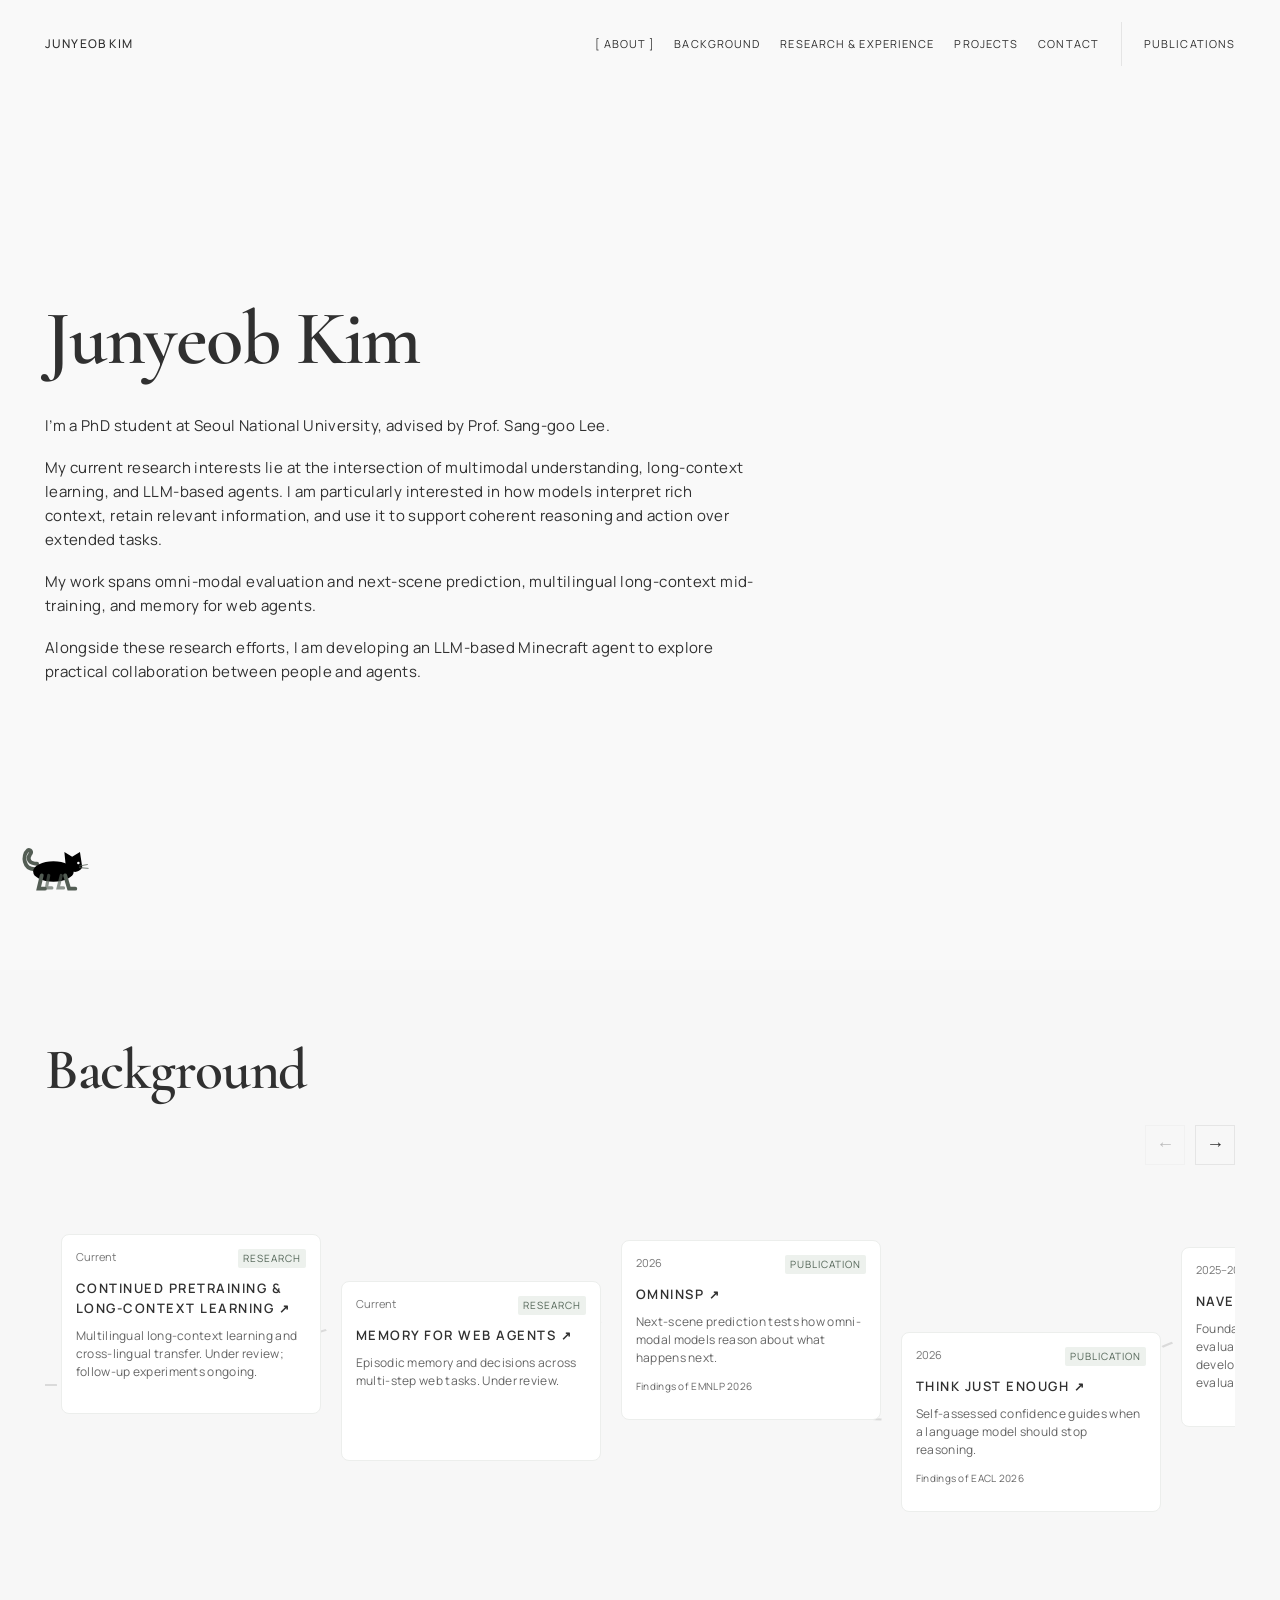
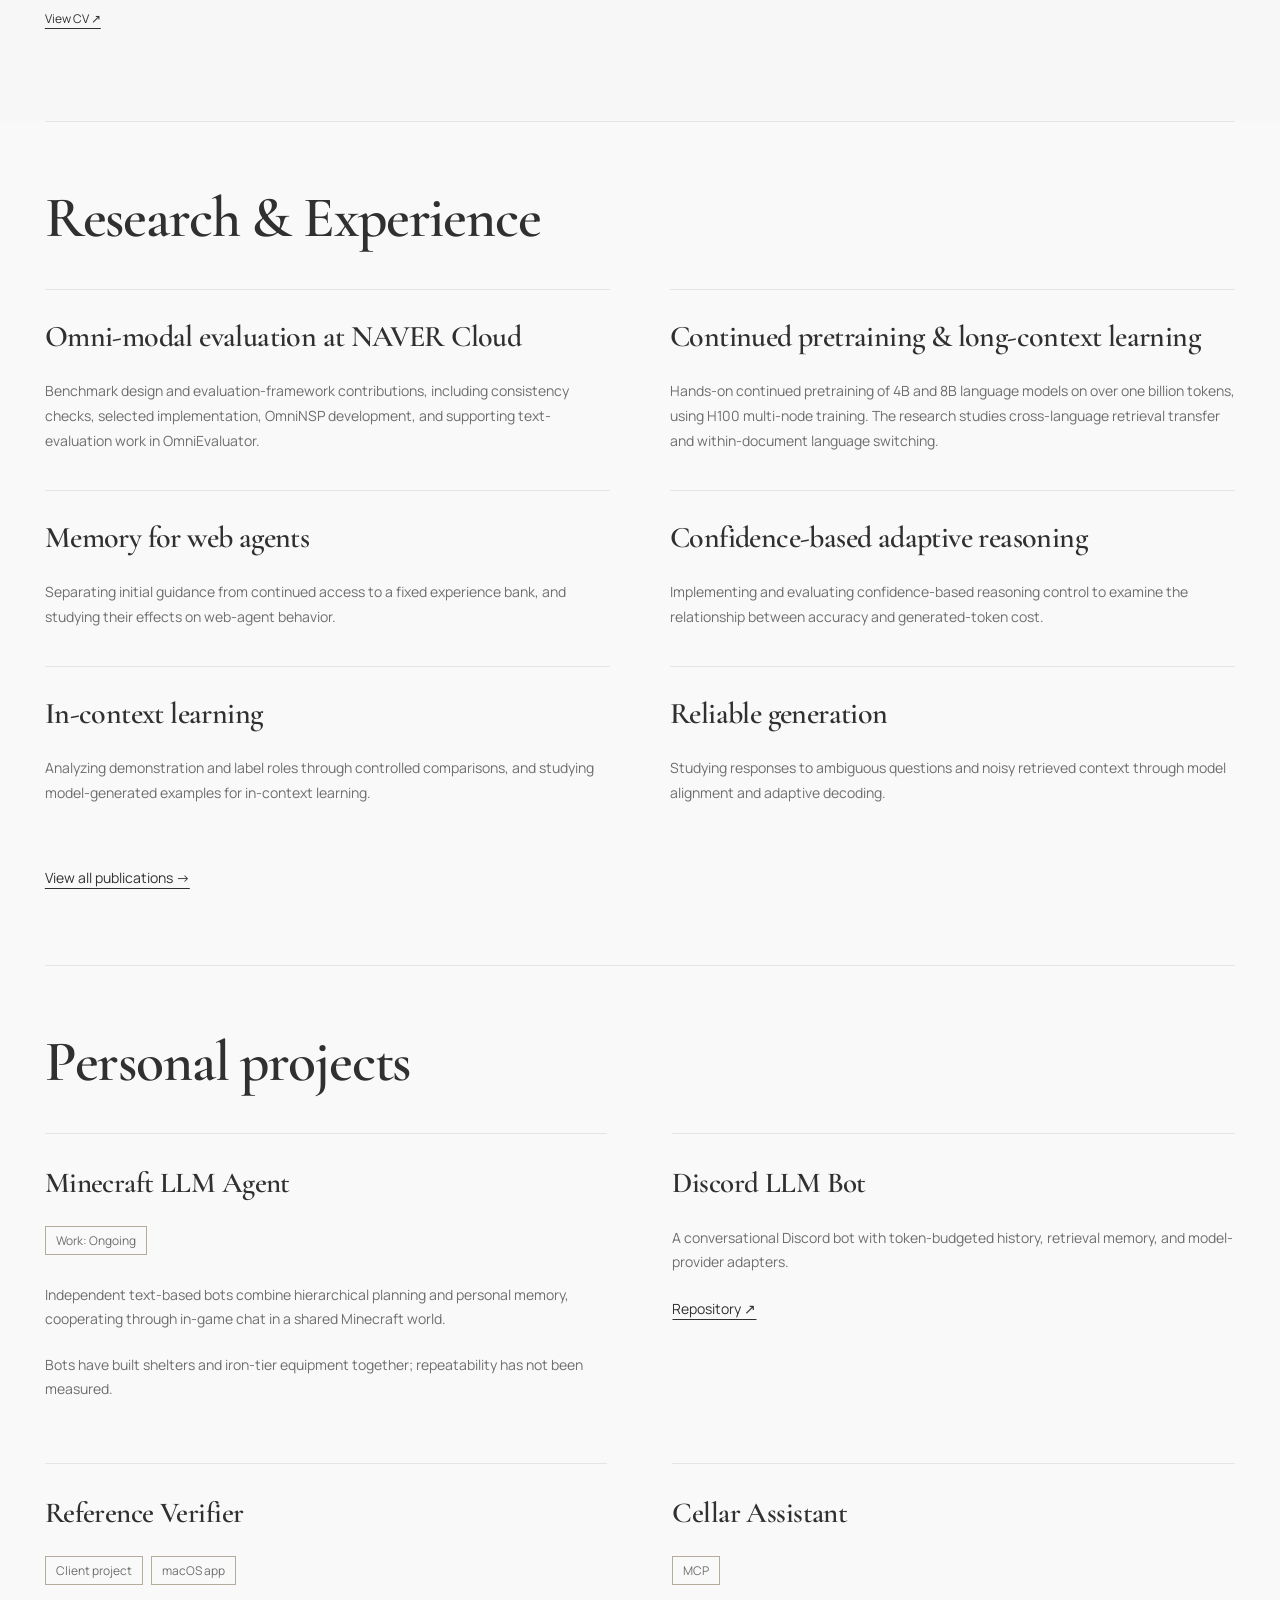
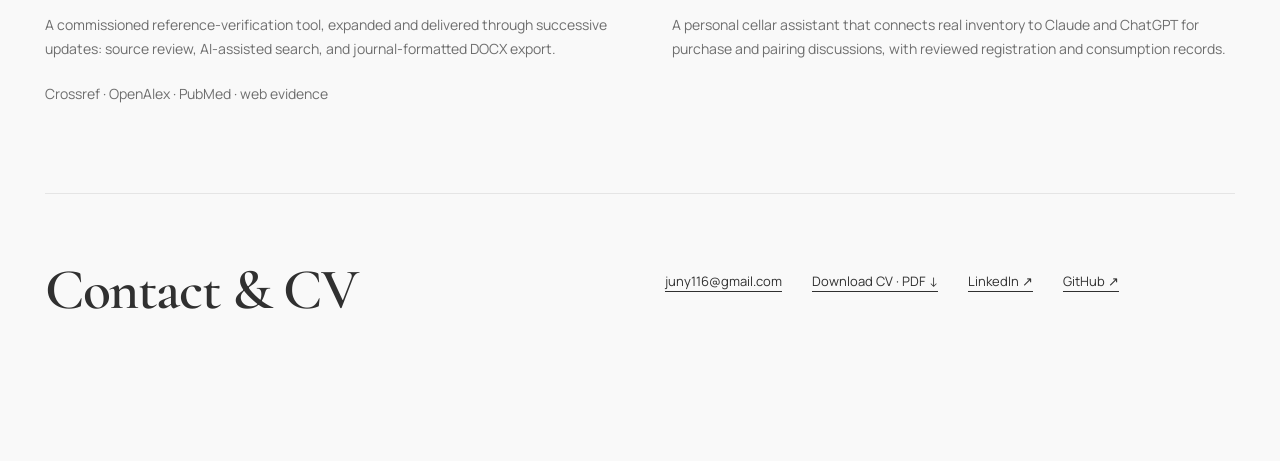
==== index.html @ 0e25019e "Add implementation-grounded Discord bot project detail" ====
<!doctype html><html lang="en"><head><meta charset="utf-8"><meta name="viewport" content="width=device-width, initial-scale=1"><meta name="robots" content="noindex,nofollow"><meta name="description" content="Junyeob Kim — research in language model reasoning, evaluation, and agents."><title>Home · Junyeob Kim</title><link rel="stylesheet" href="assets/fonts.css"><link rel="stylesheet" href="assets/style.css?v=project-title-links"></head><body class="timeline-home horizontal-home"><a class="skip" href="#main">Skip to content</a><header><a class="wordmark" href="index.html">Junyeob Kim</a><nav aria-label="Main navigation"><a href="#intro" data-section="intro">About</a><a href="#experience" data-section="experience">Background</a><a href="#research" data-section="research">Research &amp; Experience</a><a href="#projects" data-section="projects">Projects</a><a href="#contact" data-section="contact">Contact</a><a class="nav-publications" href="publications.html">Publications</a></nav></header><main id="main" tabindex="-1"><section id="intro" tabindex="-1" class="quiet-hero" aria-labelledby="hero-title"><h1 id="hero-title">Junyeob Kim</h1><p>I’m a PhD student at Seoul National University, advised by Prof. Sang-goo Lee.</p><p>My current research interests lie at the intersection of multimodal understanding, long-context learning, and LLM-based agents. I am particularly interested in how models interpret rich context, retain relevant information, and use it to support coherent reasoning and action over extended tasks.</p><p>My work spans omni-modal evaluation and next-scene prediction, multilingual long-context mid-training, and memory for web agents.</p><p>Alongside these research efforts, I am developing an LLM-based Minecraft agent to explore practical collaboration between people and agents.</p></section>
<section id="experience" tabindex="-1" class="history-section" aria-labelledby="history-title"><div class="history-intro"><h2 id="history-title">Background</h2></div><div class="history-controls" role="group" aria-label="Browse background"><button id="history-prev" aria-label="Previous timeline cards">←</button><button id="history-next" aria-label="Next timeline cards">→</button></div><div class="history-viewport" tabindex="0" role="region" aria-label="Horizontal timeline. Scroll horizontally or use the arrow keys."><div class="history-track"><svg class="history-connections" viewBox="0 0 2860 310" preserveAspectRatio="none" aria-hidden="true"><path d="M0 175C140 175 180 95 300 95S450 210 580 210S740 105 860 105S1030 220 1140 220S1320 105 1420 105S1600 190 1700 190S1880 95 1980 95S2150 190 2260 190S2440 100 2540 100S2720 180 2860 180"/></svg><article class="history-card"><div class="card-meta"><span>Current</span><span>Research</span></div><h3><a href="projects/long-context.html">Continued pretraining &amp; long-context learning <span aria-hidden="true">↗</span></a></h3><p>Multilingual long-context learning and cross-lingual transfer. Under review; follow-up experiments ongoing.</p></article><article class="history-card"><div class="card-meta"><span>Current</span><span>Research</span></div><h3><a href="projects/memory.html">Memory for web agents <span aria-hidden="true">↗</span></a></h3><p>Episodic memory and decisions across multi-step web tasks. Under review.</p></article><article class="history-card"><div class="card-meta"><span>2026</span><span>Publication</span></div><h3><a href="projects/evaluation.html#omninsp-paper">OmniNSP <span aria-hidden="true">↗</span></a></h3><p>Next-scene prediction tests how omni-modal models reason about what happens next.</p><p class="meta"><small>Findings of EMNLP 2026</small></p></article><article class="history-card"><div class="card-meta"><span>2026</span><span>Publication</span></div><h3><a href="projects/reasoning.html#think-just-enough">Think Just Enough <span aria-hidden="true">↗</span></a></h3><p>Self-assessed confidence guides when a language model should stop reasoning.</p><p class="meta"><small>Findings of EACL 2026</small></p></article><article class="history-card"><div class="card-meta"><span data-start="2025-10" data-end="2026-08">2025–2026</span><span>Experience</span></div><h3><a href="projects/evaluation.html">NAVER Cloud AI Residency <span aria-hidden="true">↗</span></a></h3><p>Foundation Research team. Model evaluation, OmniNSP benchmark development, and contributions to text evaluation in OmniEvaluator.</p></article><article class="history-card"><div class="card-meta"><span>2024</span><span>Collaborative research</span></div><h3><a href="projects/reliable-generation.html">Reliable generation <span aria-hidden="true">↗</span></a></h3><p>Collaborative studies of ambiguous questions and noisy retrieved context through alignment and adaptive decoding.</p></article><article class="history-card"><div class="card-meta"><span>2023–2024</span><span>Collaborative research</span></div><h3><a href="publications.html#prompt-shortcuts">Robustness &amp; evaluation <span aria-hidden="true">↗</span></a></h3><p>Collaborative studies of domain adaptation, out-of-distribution detection, and prompt-specific shortcuts in generated-text detection.</p></article><article class="history-card"><div class="card-meta"><span>2022</span><span>Publication</span></div><h3><a href="projects/in-context-learning.html#ground-truth-labels">Ground-Truth Labels Matter <span aria-hidden="true">↗</span></a></h3><p>Controlled comparisons examine when correct demonstration labels matter for in-context learning.</p><p class="meta"><small>EMNLP 2022</small></p></article><article class="history-card"><div class="card-meta"><span>2022</span><span>Collaborative research</span></div><h3><a href="projects/in-context-learning.html">In-context learning <span aria-hidden="true">↗</span></a></h3><p>Collaborative work explores model-generated demonstrations for in-context learning.</p></article><article class="history-card"><div class="card-meta"><span data-start="2019-03" data-expected-end="2027-02">2019–Present</span><span>PhD</span></div><h3>Seoul National University</h3><p>PhD, Computer Science and Engineering. Advisor: Prof. Sang-goo Lee. Expected graduation: February 2027.</p></article><article class="history-card"><div class="card-meta"><span>2019</span><span>Collaborative research</span></div><h3><a href="publications.html#fashion-stylist">AI fashion research <span aria-hidden="true">↗</span></a></h3><p>Collaborative work on a deep-learning architecture for personal AI fashion stylist services.</p></article><article class="history-card"><div class="card-meta"><span data-start="2018-09" data-end="2020-03">2018–2020</span><span>Research &amp; Software Engineer</span></div><h3>Intellisys</h3><p>Research & Software Engineer.</p></article><article class="history-card"><div class="card-meta"><span>2018</span><span>Publication</span></div><h3><a href="publications.html#autonomous-navigation">Vision-based autonomous navigation <span aria-hidden="true">↗</span></a></h3><p>Asynchronous deep reinforcement learning explores vision-based navigation in photorealistic 3D environments.</p><p class="meta"><small>KCC 2018</small></p></article><article class="history-card"><div class="card-meta"><span>2017</span><span>Publication</span></div><h3><a href="publications.html#rehabilitation-database">Rehabilitation training database <span aria-hidden="true">↗</span></a></h3><p>A web-based database system organizes training records for lower-limb rehabilitation patients.</p><p class="meta"><small>KSC 2017</small></p></article><article class="history-card"><div class="card-meta"><span data-start="2013-02" data-end="2019-02">2013–2019</span><span>BS</span></div><h3>Sogang University</h3><p>BS, Computer Science and Engineering.</p></article></div></div><a class="text-link history-cv" href="index.html#contact">View CV ↗</a></section><section id="research" tabindex="-1" class="home-section"><h2>Research &amp; Experience</h2><div class="home-research"><article class="topic-work"><h3><a href="projects/evaluation.html">Omni-modal evaluation at NAVER Cloud</a></h3><p>Benchmark design and evaluation-framework contributions, including consistency checks, selected implementation, OmniNSP development, and supporting text-evaluation work in OmniEvaluator.</p></article><article class="topic-work"><h3><a href="projects/long-context.html">Continued pretraining &amp; long-context learning</a></h3><p>Hands-on continued pretraining of 4B and 8B language models on over one billion tokens, using H100 multi-node training. The research studies cross-language retrieval transfer and within-document language switching.</p></article><article class="topic-work"><h3><a href="projects/memory.html">Memory for web agents</a></h3><p>Separating initial guidance from continued access to a fixed experience bank, and studying their effects on web-agent behavior.</p></article><article class="topic-work"><h3><a href="projects/reasoning.html">Confidence-based adaptive reasoning</a></h3><p>Implementing and evaluating confidence-based reasoning control to examine the relationship between accuracy and generated-token cost.</p></article><article class="topic-work"><h3><a href="projects/in-context-learning.html">In-context learning</a></h3><p>Analyzing demonstration and label roles through controlled comparisons, and studying model-generated examples for in-context learning.</p></article><article class="topic-work"><h3><a href="projects/reliable-generation.html">Reliable generation</a></h3><p>Studying responses to ambiguous questions and noisy retrieved context through model alignment and adaptive decoding.</p></article></div><a class="text-link publications-link" href="publications.html">View all publications →</a></section><section id="projects" tabindex="-1" class="home-section"><h2>Personal projects</h2><div class="personal-grid"><article><h3><a href="projects/minecraft.html">Minecraft LLM Agent</a></h3><div class="status-tags"><span class="status-tag">Work: Ongoing</span></div><p>Independent text-based bots combine hierarchical planning and personal memory, cooperating through in-game chat in a shared Minecraft world.</p><p class="meta">Bots have built shelters and iron-tier equipment together; repeatability has not been measured.</p></article><article><h3><a href="projects/discord.html">Discord LLM Bot</a></h3><p>A conversational Discord bot with token-budgeted history, retrieval memory, and model-provider adapters.</p><a href="https://github.com/juny116/discord-llm-bot">Repository ↗</a></article><article><h3><a href="projects/reference-verifier.html">Reference Verifier</a></h3><div class="status-tags"><span class="status-tag">Client project</span><span class="status-tag">macOS app</span></div><p>A commissioned reference-verification tool, expanded and delivered through successive updates: source review, AI-assisted search, and journal-formatted DOCX export.</p><p class="meta">Crossref · OpenAlex · PubMed · web evidence</p></article><article><h3><a href="projects/cellar.html">Cellar Assistant</a></h3><div class="status-tags"><span class="status-tag">MCP</span></div><p>A personal cellar assistant that connects real inventory to Claude and ChatGPT for purchase and pairing discussions, with reviewed registration and consumption records.</p></article></div></section><section id="contact" tabindex="-1" class="home-section contact-section"><h2>Contact &amp; CV</h2><div><div class="contact-links"><a href="mailto:juny116@gmail.com">juny116@gmail.com</a><a href="assets/Junyeob_Kim_CV_2026-10-15.pdf" download>Download CV · PDF ↓</a><a href="https://www.linkedin.com/in/junyeob-kim-8a4612168/">LinkedIn ↗</a><a href="https://github.com/juny116">GitHub ↗</a></div></div></section></main><div class="drag-hint" aria-hidden="true">Drag ↔</div><div class="scroll-cat" aria-hidden="true"><svg viewBox="0 0 100 65"><g class="cat-body"><path class="cat-tail" d="M25 34C9 35 8 16 15 10C18 8 21 12 18 15C14 21 17 27 27 27" fill="none" stroke="currentColor" stroke-width="5" stroke-linecap="round"/><ellipse cx="48" cy="37" rx="26" ry="13"/><path d="M64 32L62 12L72 18L82 12L85 32Q77 43 64 32"/><circle cx="80" cy="26" r="1.6" fill="#f9f9f9"/><path d="M81 30L92 28M81 32L93 33" stroke="currentColor" stroke-width="1"/><path class="leg leg-b" d="M42 42L39 58L46 58" fill="none" stroke="currentColor" stroke-width="4" stroke-linecap="round" opacity=".65"/><path class="leg leg-a" d="M58 42L54 58L61 58" fill="none" stroke="currentColor" stroke-width="4" stroke-linecap="round" opacity=".65"/><path class="leg leg-a" d="M33 42L29 59L37 59" fill="none" stroke="currentColor" stroke-width="5" stroke-linecap="round"/><path class="leg leg-b" d="M63 42L68 59L76 59" fill="none" stroke="currentColor" stroke-width="5" stroke-linecap="round"/></g></svg></div><script src="assets/timeline.js" defer></script><script src="assets/navigation.js" defer></script></body></html>
---- assets/fonts.css ----
@font-face {
  font-family: 'Cormorant Garamond';
  font-style: normal;
  font-weight: 400;
  font-display: swap;
  src: url(fonts/font-1.ttf) format('truetype');
}
@font-face {
  font-family: 'Cormorant Garamond';
  font-style: normal;
  font-weight: 600;
  font-display: swap;
  src: url(fonts/font-2.ttf) format('truetype');
}
@font-face {
  font-family: 'Manrope';
  font-style: normal;
  font-weight: 400;
  font-display: swap;
  src: url(fonts/font-3.ttf) format('truetype');
}
@font-face {
  font-family: 'Manrope';
  font-style: normal;
  font-weight: 500;
  font-display: swap;
  src: url(fonts/font-4.ttf) format('truetype');
}
@font-face {
  font-family: 'Manrope';
  font-style: normal;
  font-weight: 600;
  font-display: swap;
  src: url(fonts/font-5.ttf) format('truetype');
}
---- assets/style.css ----
:root{--paper:#f9f9f9;--ink:#303030;--muted:#6e6e6e;--line:#e5e5e5;--accent:#667d6a;--blue:#667d6a;--tint:#ffffff;--green:var(--ink);--serif:'Cormorant Garamond',Georgia,serif;--sans:Manrope,'Helvetica Neue',Arial,sans-serif}*{box-sizing:border-box}html{scroll-behavior:smooth;scroll-padding-top:30px}body{margin:0;background:var(--paper);color:var(--ink);font:17px/1.7 var(--sans);-webkit-font-smoothing:antialiased}::selection{background:#dce6dd;color:#303030}a{color:inherit;text-underline-offset:5px;text-decoration-thickness:1px}a:hover{color:var(--accent)}a:focus-visible,button:focus-visible{outline:3px solid var(--blue);outline-offset:5px}p{margin:0 0 22px}img,svg{max-width:100%;height:auto}h1,h2,h3{font-family:var(--serif);font-weight:400;line-height:1.08;letter-spacing:-.045em}h1{font-size:clamp(44px,6vw,78px);margin:0 0 30px}h2{font-size:40px}h3{font-size:32px}em{font-weight:400;color:var(--accent)}header,main,footer{width:min(1240px,calc(100% - 96px));margin:auto}header{display:flex;align-items:center;justify-content:space-between;gap:32px;padding:28px 0;border-bottom:1px solid var(--line)}.wordmark{font-size:15px;letter-spacing:.035em;font-weight:600;text-decoration:none;white-space:nowrap}.wordmark:before{content:'✳';color:var(--accent);font-size:24px;display:inline-block;margin-right:12px;vertical-align:middle}nav{display:flex;flex-wrap:wrap;gap:25px;font-size:13px}nav a{padding:10px 0;min-height:44px;display:inline-flex;align-items:center;text-decoration:none}nav a[aria-current]{text-decoration:underline;color:var(--accent)}footer{border-top:1px solid var(--line);padding:28px 0 40px;font-size:12px;color:var(--muted)}.skip{position:fixed;top:-100px;left:20px;z-index:20;background:var(--ink);color:var(--paper);padding:12px 20px}.skip:focus{top:10px}.visually-hidden{position:absolute;width:1px;height:1px;padding:0;margin:-1px;overflow:hidden;clip-path:inset(50%);white-space:nowrap;border:0}.eyebrow,.entry-type{font:11px/1.6 var(--sans);letter-spacing:.12em;text-transform:uppercase;color:var(--muted)}.meta,.muted{font-size:14px;color:var(--muted)}.lead{font-size:23px;line-height:1.55;color:var(--muted)}.actions{display:flex;flex-wrap:wrap;gap:20px;margin-top:28px;font-size:14px}.button{display:inline-flex;min-height:48px;align-items:center;justify-content:center;padding:12px 20px;background:var(--ink);color:var(--paper);text-decoration:none;font-size:14px}.button:hover{background:var(--accent);color:white}.text-link{display:inline-flex;gap:36px;font-size:14px;min-height:44px;align-items:center}.status-tags{display:flex;flex-wrap:wrap;gap:8px;margin:14px 0 28px}.status-tag{display:inline-block;font-size:12px;line-height:1.6;padding:4px 10px;border:1px solid #b4ad9e;background:transparent;color:var(--muted)}
/* Editorial opening: a diagram of connected questions, not a character. */
.folio-hero{padding:24px 0 76px}.hero-caption{display:flex;justify-content:space-between;font-size:10px;letter-spacing:.12em;text-transform:uppercase;color:var(--muted)}.hero-composition{display:grid;grid-template-columns:1.1fr 1fr;align-items:center;gap:60px;padding:84px 0 60px}.hero-composition .eyebrow{margin-bottom:24px;color:var(--accent)}.hero-composition h1{font-size:clamp(74px,9vw,128px);line-height:.88;letter-spacing:-.065em;margin:0 0 30px}.hero-intro{max-width:390px;font-size:18px;color:var(--muted);line-height:1.6}.node-figure{margin:0;max-width:440px;justify-self:end;width:100%}.diagram-grid{stroke:#c4bcae;stroke-width:.65;stroke-dasharray:2 6}.diagram-path{stroke:var(--blue);stroke-width:1}.diagram-path ellipse{stroke:var(--accent)}.diagram-nodes{fill:var(--paper);stroke:var(--blue);stroke-width:1.2}.diagram-nodes circle:last-child{fill:var(--accent);stroke:var(--accent)}.diagram-label{font:9px var(--sans);letter-spacing:1px;fill:var(--muted)}.node-figure figcaption{font:italic 15px var(--serif);text-align:center;color:var(--muted);margin-top:8px}.hero-bottom{display:grid;grid-template-columns:1fr 1fr;gap:70px;border-top:1px solid var(--line);padding-top:32px;font-size:16px}.hero-bottom p{max-width:530px}.hero-bottom>p{font-family:var(--serif);font-size:24px;line-height:1.5;letter-spacing:-.02em}.hero-bottom>div>p{color:var(--muted)}
/* A vertical, native-scroll chronology, with an optional reading rail. */
.journey{display:grid;grid-template-columns:33% 1fr;gap:7%;border-top:1px solid var(--ink);padding-top:52px;position:relative}.journey-index{position:sticky;top:40px;align-self:start;padding-bottom:30px}.journey-index h2{font-size:clamp(36px,4vw,57px);margin:25px 0;line-height:1.05}.journey-index>p:not(.eyebrow){font-size:14px;color:var(--muted)}.journey-index nav{display:flex;flex-direction:column;gap:0;margin-top:38px}.journey-index nav a{font-size:12px;color:var(--muted);width:fit-content}.journey-index nav a[data-active]{color:var(--accent);text-decoration:underline}.reading-line{height:1px;background:var(--line);max-width:190px;margin-top:28px}.reading-line span{display:block;width:100%;height:2px;background:var(--accent);transform-origin:left;transform:scaleX(0)}.timeline{border-left:1px solid var(--line);padding-left:44px;min-width:0}.timeline-group{position:relative;padding-bottom:60px;scroll-margin-top:40px}.time-label{font-size:17px;color:var(--accent);margin:0 0 28px;line-height:1.4}.time-label:before{content:'';position:absolute;left:-50px;top:7px;width:11px;height:11px;border:1px solid var(--accent);border-radius:50%;background:var(--paper);transition:background .25s}.in-view .time-label:before{background:var(--accent)}.time-label span{display:block;font-size:10px;letter-spacing:.12em;text-transform:uppercase;color:var(--muted);margin-top:8px}.timeline-entry{padding:0 0 34px;margin-bottom:30px;border-bottom:1px solid var(--line)}.timeline-entry:last-child{margin-bottom:0}.entry-type{margin-bottom:17px}.timeline-entry h3{font-size:clamp(32px,3.5vw,48px);margin:0 0 22px;line-height:1.08}.timeline-entry h3 a{text-decoration:none}.timeline-entry h3 a:hover,.timeline-entry h3 a:focus-visible{text-decoration:underline}.timeline-entry h3 a span{font:24px var(--sans);display:inline-block;color:var(--accent)}.timeline-entry>p:not(.entry-type){max-width:520px;font-size:16px;color:var(--muted)}.timeline-entry .entry-note,.entry-note{font-size:12px!important;color:var(--muted);line-height:1.7}.timeline-entry .entry-note:last-child{margin:0}.entry-industry{position:relative;background:var(--tint);padding:30px}.entry-industry:before{content:'';position:absolute;top:0;left:0;width:35px;height:2px;background:var(--accent)}.compact-entry h3{font-size:36px}.beyond{margin:40px 0 100px;padding-top:44px;border-top:1px solid var(--ink);display:grid;grid-template-columns:40% 1fr;gap:0}.beyond h2{font-size:56px;margin:20px 0}.beyond-links{padding-top:10px}.beyond-links a{display:grid;grid-template-columns:1fr 30px;gap:4px 20px;padding:24px 0;border-bottom:1px solid var(--line);text-decoration:none}.beyond-links span{font-family:var(--serif);font-size:30px;letter-spacing:-.03em}.beyond-links small{grid-column:1;font-size:12px;color:var(--muted)}.beyond-links b{grid-column:2;grid-row:1/3;font-size:24px;font-weight:400;align-self:center;color:var(--accent)}
/* The same editorial system carries through the full archive and details. */
.page-intro{padding:78px 0 35px;max-width:870px}.page-intro h1{margin-bottom:24px}.research-list{margin:0 0 90px;counter-reset:study;max-width:1040px}.topic-work{position:relative;padding:32px 0 32px 90px;border-top:1px solid var(--line);counter-increment:study}.topic-work:before{content:counter(study,decimal-leading-zero);position:absolute;left:0;top:35px;color:var(--accent);font:italic 25px var(--serif)}.topic-work h2{font-size:36px;margin:0 0 16px}.topic-work h2 a{display:inline-block;text-decoration:none;padding:4px 0;min-height:44px}.topic-work h2 a:hover,.topic-work h2 a:focus-visible{text-decoration:underline}.topic-work p{font-size:16px;color:var(--muted);max-width:720px;margin:0}.detail{max-width:780px;margin:45px auto 90px}.back{display:inline-block;min-height:44px;font-size:12px;letter-spacing:.04em;margin-bottom:32px}.detail h1{font-size:clamp(40px,5vw,65px)}.detail>h2{font-size:34px;margin:46px 0 18px;padding-top:22px;border-top:1px solid var(--line)}.detail>h3{font:600 18px/1.4 var(--sans);letter-spacing:0;margin:30px 0 14px}.detail .lead{margin-bottom:24px}.detail>p,.detail li{max-width:740px}.detail li{padding-bottom:8px}.related-papers{list-style:none;margin:20px 0;padding:0}.related-papers li{padding:20px 0}.related-papers h3,.detail .related-papers h3{font:500 19px/1.45 var(--sans);letter-spacing:-.02em;margin:0 0 12px}.related-papers p{font-size:14px;color:var(--muted);margin-bottom:9px}.related-papers strong{color:var(--ink)}.related-papers a{font-size:14px}.detail-end{border-top:1px solid var(--line);padding-top:25px;margin-top:50px;display:flex;justify-content:space-between;gap:20px;font-size:14px}.publications{list-style:none;padding:0;margin:0 0 90px;max-width:1000px;counter-reset:paper}.publications>li{position:relative;padding:30px 0 30px 70px;border-top:1px solid var(--line);counter-increment:paper}.publications>li:before{content:counter(paper,decimal-leading-zero);position:absolute;left:0;top:36px;font:italic 22px var(--serif);color:var(--accent)}.publications h2{font-size:29px;line-height:1.25;margin:0 0 16px;letter-spacing:-.025em}.publications p{font-size:14px;margin:0 0 10px}.publications a{font-size:13px}.about-grid{display:grid;grid-template-columns:1fr 340px;gap:90px;margin-bottom:90px}.about-grid h2{font-size:34px;margin:35px 0 22px}.about-grid dt{font-size:16px;font-weight:600}.about-grid dd{margin:8px 0 26px;color:var(--muted);font-size:15px}.cv-panel{background:var(--tint);padding:28px;align-self:start}.cv-panel h2{font-size:28px;margin-top:0}.cv-panel p{font-size:14px}.cv-panel hr{border:0;border-top:1px solid var(--line);margin:32px 0}.cv-panel .button{margin-bottom:16px}.personal-grid{display:grid;grid-template-columns:repeat(2,minmax(0,1fr));gap:40px 65px;margin:10px 0 90px}.personal-grid article{border-top:1px solid var(--line);padding:28px 0 0}.personal-grid h3{font-size:34px;margin:0 0 20px}.personal-grid p{font-size:16px;color:var(--muted)}.personal-grid a{font-size:14px}.personal-grid img{width:100%;display:block}.project-directory{margin-bottom:60px}.section-heading{display:flex;align-items:baseline;justify-content:space-between;border-bottom:1px solid var(--line)}.section-heading span{font-size:12px;color:var(--muted)}.contribution{padding:20px 0;border-block:1px solid var(--line)}.detail figure{margin:32px 0}.detail figcaption{font-size:13px;color:var(--muted)}
@media(min-width:1500px){header,main,footer{width:min(1320px,calc(100% - 140px))}.hero-composition{padding-block:96px 70px}}
@media(max-width:980px){header,main,footer{width:calc(100% - 56px)}header{gap:20px}nav{gap:15px}.hero-composition{gap:20px;padding-top:65px}.hero-bottom{gap:36px}.journey{grid-template-columns:30% 1fr;gap:6%}.journey-index h2{font-size:38px}.timeline{padding-left:30px}.time-label:before{left:-36px}.about-grid{gap:40px;grid-template-columns:1fr 300px}}
@media(max-width:680px){header,main,footer{width:calc(100% - 40px)}header{display:block;padding:18px 0 12px}header>nav{margin-top:12px;gap:0 19px;font-size:12px}.wordmark{font-size:14px}.hero-caption{font-size:9px;gap:15px}.hero-composition{grid-template-columns:1fr;padding:50px 0 28px;gap:12px}.hero-composition h1{font-size:clamp(68px,18vw,100px)}.hero-intro{font-size:16px;max-width:320px}.node-figure{max-width:300px;justify-self:center}.hero-bottom{grid-template-columns:1fr;gap:5px;padding-top:25px}.hero-bottom>p{font-size:22px}.hero-bottom>div>p{font-size:15px}.folio-hero{padding-bottom:46px}.journey{display:block;padding-top:28px}.journey-index{position:static;padding-bottom:30px}.journey-index h2{font-size:40px;line-height:1.1}.journey-index h2 br{display:none}.journey-index h2 br:after{content:' '}.journey-index nav{flex-direction:row;gap:0 20px;margin-top:18px}.journey-index>p:not(.eyebrow){display:none}.reading-line{display:none}.timeline{margin-left:6px;padding-left:24px}.time-label:before{left:-30px}.timeline-group{padding-bottom:38px}.time-label{font-size:17px;margin-bottom:26px}.timeline-entry h3{font-size:35px}.timeline-entry>p:not(.entry-type){font-size:15px}.entry-type{font-size:10px}.entry-industry{padding:22px 18px}.entry-industry h3{font-size:31px}.compact-entry h3{font-size:32px}.beyond{display:block;margin:20px 0 65px;padding-top:30px}.beyond h2{font-size:44px}.beyond-links span{font-size:28px}.page-intro{padding:44px 0 25px}.page-intro h1{font-size:48px}.topic-work{padding:25px 0 25px 40px}.topic-work:before{top:31px;font-size:18px}.topic-work h2{font-size:29px}.topic-work p{font-size:15px}.detail{margin:25px auto 65px}.detail h1{font-size:41px}.detail .lead{font-size:20px}.detail>h2{font-size:30px}.publications>li{padding:25px 0 25px 35px}.publications>li:before{font-size:17px;top:30px}.publications h2{font-size:25px}.about-grid{grid-template-columns:1fr;gap:30px;margin-bottom:60px}.personal-grid{grid-template-columns:1fr;gap:25px}.personal-grid h3{font-size:30px}.back{margin-bottom:25px}.lead{font-size:21px}.detail-end{flex-wrap:wrap}a{overflow-wrap:anywhere}.hero-caption span{max-width:50%}}
@media(prefers-reduced-motion:reduce){html{scroll-behavior:auto}*,*:before,*:after{animation:none!important;transition:none!important}.reading-line{display:none}}
@media print{header nav,.skip,.journey-index nav,.reading-line,.node-figure{display:none}body{background:white;color:black}header,main,footer{width:100%;max-width:none}.journey{display:block}.journey-index{position:static}.timeline-entry,.publications li{break-inside:avoid}.hero-composition{padding:30px 0;display:block}.hero-composition h1{font-size:60px}}
/* Horizontal history: airy typography, offset white cards and fine connections. */
body{font-size:15px}h1,h2,h3{letter-spacing:-.02em;font-weight:600}em{color:inherit}header{position:sticky;top:0;z-index:10;background:rgba(249,249,249,.97);border:0;padding:22px 0}.wordmark{font-size:12px;font-weight:500;letter-spacing:.1em;text-transform:uppercase}.wordmark:before{display:none}header nav{font-size:11px;letter-spacing:.1em;text-transform:uppercase}header nav a[aria-current]{text-decoration:none;color:var(--ink)}header nav a[aria-current]:before{content:'[ ';white-space:pre}header nav a[aria-current]:after{content:' ]';white-space:pre}.quiet-hero{min-height:calc(88svh - 85px);display:flex;flex-direction:column;justify-content:center;padding:100px 0}.quiet-hero h1{font-size:clamp(56px,7vw,88px);line-height:1;margin:0 0 40px;font-weight:600}.quiet-hero>p{max-width:660px;font-size:14px;line-height:1.85;letter-spacing:.025em}.quiet-hero .current-line{font-size:12px;color:var(--muted);margin:8px 0 0}.history-section{padding:50px 0 80px}.history-intro{max-width:610px}.history-intro h2{font-size:clamp(40px,4.5vw,58px);line-height:.98;margin:24px 0}.history-intro>p:not(.eyebrow){font-size:13px;line-height:1.85;max-width:550px;color:var(--muted)}.history-controls{display:flex;align-items:center;gap:16px;margin:45px 0 10px;font-size:11px;color:var(--muted);max-width:510px}.history-controls button{width:40px;height:40px;border:1px solid var(--line);background:transparent;color:var(--ink);cursor:pointer;font-size:18px}.history-controls button:disabled{opacity:.3;cursor:default}.history-viewport{overflow-x:auto;overscroll-behavior-x:contain;scrollbar-width:thin;scrollbar-color:#b6c5b8 transparent;padding:35px 0 22px;width:100%;outline-offset:4px;touch-action:pan-x pan-y}.history-track{position:relative;display:flex;align-items:flex-start;gap:48px;width:max-content;padding:10px 35px 15px 16px;min-height:375px}.history-track:before{content:'';position:absolute;left:0;right:0;top:210px;height:1px;background:#b6c5b8}.history-card{position:relative;flex:0 0 252px;width:252px;min-height:220px;background:#fff;border:.5px solid #eceeec;border-radius:7px;padding:16px 17px 14px;margin-top:38px;display:flex;flex-direction:column;z-index:1}.history-card:nth-child(3n+2){margin-top:0}.history-card:nth-child(3n){margin-top:86px}.history-card:before{content:'';position:absolute;left:-49px;width:48px;top:75px;height:1px;background:#b6c5b8;transform:rotate(-16deg);transform-origin:right}.history-card:nth-child(3n):before{transform:rotate(24deg)}.card-meta{display:flex;justify-content:space-between;align-items:flex-start;gap:8px;font-size:10px;color:#777;margin-bottom:16px;line-height:1.5}.card-meta span:last-child{font-size:9px;letter-spacing:.1em;text-transform:uppercase;padding:2px 5px;border-radius:2px;background:#edf1ed;color:#526456;white-space:nowrap}.history-card h3{font:600 12px/1.55 var(--sans);letter-spacing:.09em;text-transform:uppercase;margin:0 0 12px}.history-card h3 a{text-decoration:none}.history-card h3 a:hover,.history-card h3 a:focus-visible{text-decoration:underline}.history-card h3 a span{font-size:12px}.history-card p{font-size:12px;line-height:1.7;color:#666;margin:0 0 18px}.history-cv{margin:25px 0 0;font-size:12px}.quiet-directory{margin:30px 0 120px}.quiet-directory>a{display:flex;justify-content:space-between;align-items:center;gap:30px;padding:32px 0;border-bottom:1px solid var(--line);text-decoration:none}.quiet-directory h2{margin:0;font-size:44px}.quiet-directory>a>span{font-size:12px;color:var(--muted)}.scroll-cat{position:fixed;left:0;bottom:8px;width:72px;height:48px;z-index:15;pointer-events:none;color:#535d54;transform:translateX(24px)}.scroll-cat svg{width:100%;height:100%;overflow:visible}.scroll-cat .leg{transform-box:fill-box;transform-origin:50% 0}.scroll-cat.walking .leg-a{animation:cat-step .24s linear infinite alternate}.scroll-cat.walking .leg-b{animation:cat-step .24s linear infinite alternate-reverse}.scroll-cat.walking .cat-body{animation:cat-bob .24s linear infinite alternate}.scroll-cat.facing-left svg{transform:scaleX(-1)}@keyframes cat-step{from{transform:rotate(-19deg)}to{transform:rotate(19deg)}}@keyframes cat-bob{from{transform:translateY(0)}to{transform:translateY(-1.8px)}}
@media(max-width:680px){header{padding:14px 0 8px}header nav{gap:0 18px;flex-wrap:nowrap;overflow:auto;font-size:10px;white-space:nowrap}.quiet-hero{min-height:72svh;padding:70px 0}.quiet-hero h1{font-size:53px;margin-bottom:30px}.quiet-hero>p{font-size:13px}.quiet-hero .current-line{font-size:11px}.history-section{padding-top:30px;padding-bottom:65px}.history-intro h2{font-size:42px}.history-controls{gap:10px;margin-top:30px}.history-controls button{width:34px;min-width:34px}.history-viewport{width:calc(100% + 20px);padding-top:22px}.history-track{gap:32px;padding-left:0;min-height:370px}.history-card{flex-basis:246px;width:246px}.history-card:before{left:-33px;width:32px}.quiet-directory>a{align-items:flex-start;flex-direction:column;gap:12px;padding:27px 0}.quiet-directory h2{font-size:38px}.scroll-cat{width:60px;height:40px;bottom:5px}.history-cv{margin-top:15px}}
@media(prefers-reduced-motion:reduce){.scroll-cat{display:none}.history-viewport{scroll-behavior:auto}}
header,main,footer{width:calc(100% - clamp(40px,7vw,112px));max-width:1400px}.quiet-hero{min-height:calc(100svh - 88px);padding-top:100px;padding-bottom:100px}.quiet-hero h1{font-size:clamp(48px,6vw,86px);line-height:.9}.quiet-hero>p{font-size:15px;line-height:24px}.history-section{background:#f7f7f7;box-shadow:0 0 0 100vmax #f7f7f7;clip-path:inset(0 -100vmax);margin-top:70px}.history-intro h2{font-size:clamp(40px,4.5vw,64px);line-height:.92}.history-track{gap:20px;min-height:340px;padding-top:0}.history-track:before,.history-card:before{display:none}.history-connections{position:absolute;left:0;top:0;width:100%;height:310px;overflow:visible;pointer-events:none}.history-connections path{fill:none;stroke:rgba(48,48,48,.14);stroke-width:2;stroke-dasharray:8 16}.history-card{flex-basis:260px;width:260px;min-height:180px;padding:14px 14px 12px;margin-top:66px;border-radius:8px}.history-card:nth-child(3n+2){margin-top:24px}.history-card:nth-child(3n){margin-top:71px}.history-card:nth-child(6n+4){margin-top:30px}.history-card:nth-child(6n+5){margin-top:122px}.history-card:nth-child(6n){margin-top:37px}.history-card:nth-last-child(-n+2){flex-basis:180px;width:180px}.card-meta{font-size:11px;margin-bottom:10px}.card-meta span:last-child{font-size:10px}.history-card h3{font-size:13px;letter-spacing:1.5px;margin-bottom:8px}.history-card p{font-size:12px;line-height:1.5;letter-spacing:.3px;margin-bottom:10px}.history-viewport{cursor:grab}.history-viewport.dragging{cursor:grabbing;user-select:none}.scroll-cat{width:78px;height:60px;bottom:2px}.cat-tail{transform-origin:25px 34px}.walking .cat-tail{animation:cat-tail .35s ease-in-out infinite alternate}@keyframes cat-tail{from{transform:rotate(-6deg)}to{transform:rotate(6deg)}}
@media(max-width:680px){header,main,footer{width:calc(100% - 40px)}.quiet-hero{min-height:78svh}.quiet-hero h1{font-size:50px;line-height:1}.quiet-hero>p{font-size:13px;line-height:23px}.history-section{margin-top:30px}.history-intro h2{font-size:43px}.history-card{flex-basis:248px;width:248px}.scroll-cat{width:68px;height:52px}}

/* Quiet pointer-only drag affordance; range input is removed from the DOM. */
.history-viewport{scrollbar-width:none}.history-viewport::-webkit-scrollbar{display:none}.history-controls{max-width:none;justify-content:flex-end}.drag-hint{display:none;position:fixed;z-index:30;pointer-events:none;background:#fff;color:#505050;border:1px solid #ececec;border-radius:20px;padding:7px 12px;font:11px/1.4 var(--sans);letter-spacing:.03em;white-space:nowrap;box-shadow:0 2px 8px #00000009}.history-viewport.dragging,.history-viewport.dragging a{cursor:grabbing}@media(hover:hover) and (pointer:fine){.drag-hint.visible{display:block}}
/* Hybrid home: real content sections beneath the horizontal history. */
html{scroll-padding-top:var(--header-offset,120px)}.home-section,.quiet-hero,.history-section{scroll-margin-top:0}.home-section{padding:65px 0;border-top:1px solid var(--line)}.home-section>h2{font-size:clamp(38px,4.5vw,58px);margin:0 0 40px}.home-research{display:grid;grid-template-columns:repeat(2,minmax(0,1fr));gap:12px 60px;counter-reset:study}.home-research .topic-work{padding:25px 0;border-top:1px solid var(--line)}.home-research .topic-work:before{display:none}.home-research h3{font-size:30px;line-height:1.15;margin:0 0 18px}.home-research h3 a{text-decoration:none;display:inline-block;padding:5px 0}.home-research h3 a:hover,.home-research h3 a:focus-visible{text-decoration:underline}.home-research p{font-size:14px;line-height:1.8}.home-section .personal-grid{margin-bottom:0}.home-section .personal-grid h3{font-size:29px}.home-section .personal-grid p{font-size:14px}.contact-section{display:grid;grid-template-columns:1fr 1fr;gap:50px;padding-bottom:100px}.contact-section p{color:var(--muted);font-size:14px}.contact-links{display:flex;flex-wrap:wrap;gap:12px 30px}.contact-links a{display:inline-flex;align-items:center;min-height:44px;font-size:13px}.home-section:focus,.quiet-hero:focus,.history-section:focus{outline:none}header nav{gap:20px}@media(max-width:680px){.home-section{padding:45px 0}.home-research{grid-template-columns:1fr;gap:0}.home-research h3{font-size:29px}.contact-section{grid-template-columns:1fr;gap:0;padding-bottom:75px}header nav{gap:0 18px}.home-section>h2{margin-bottom:25px}}

/* Separate the publication archive from the home section navigation. */
header nav .nav-publications{padding-left:22px;margin-left:2px;border-left:1px solid var(--line)}.publications-link{margin-top:26px}@media(max-width:680px){header nav .nav-publications{padding-left:18px;margin-left:0}}

.history-controls{gap:10px;margin:28px 0 10px;justify-content:flex-end}.quiet-hero>p{max-width:710px;margin-bottom:18px}.quiet-hero>p:last-child{margin-bottom:0}

.detail .paper-reference{padding:24px 0;border-bottom:1px solid var(--line)}.detail .paper-reference:last-child{border-bottom:0}.paper-links{display:flex;flex-wrap:wrap;gap:22px;margin-top:12px}.paper-links a{display:inline-flex;align-items:center;min-height:44px;font-size:13px}

/* The content box never changes on scroll; only the full-bleed backdrop does. */
header{background:transparent;isolation:isolate}header::before{content:"";position:absolute;z-index:-1;top:0;bottom:0;left:50%;width:100vw;transform:translateX(-50%);pointer-events:none;background:rgba(249,249,249,.97);border-bottom:1px solid transparent;transition:background .2s ease,border-color .2s ease,box-shadow .2s ease}.has-scrolled header::before{background:rgba(255,255,255,.86);-webkit-backdrop-filter:blur(12px);backdrop-filter:blur(12px);border-bottom-color:rgba(48,48,48,.06);box-shadow:0 2px 12px rgba(48,48,48,.025)}@media(prefers-reduced-motion:reduce){header::before{transition:none}}

/* Keep the expanded section name readable without wrapping navigation items. */
header nav{min-width:0;flex-wrap:nowrap;overflow-x:auto;white-space:nowrap}header nav a{flex-shrink:0}header .wordmark{flex-shrink:0}
@media(min-width:681px) and (max-width:1100px){header{display:block}header nav{margin-top:12px;gap:18px}}

.history-card:nth-last-child(-n+2){flex-basis:260px;width:260px}@media(max-width:680px){.history-card:nth-last-child(-n+2){flex-basis:248px;width:248px}}
.paper-reference h3[id],.publications h2[id]{scroll-margin-top:var(--header-offset,120px)}

.paper-figure{margin:2rem 0;max-width:640px}.paper-figure img{display:block;width:100%;height:auto}.paper-figure figcaption{margin-top:.75rem;color:var(--muted,#6e6e6e);font-size:.78rem;line-height:1.6}

.personal-grid h3 a{font-size:inherit;text-decoration:none;display:inline-block;padding:5px 0;min-height:44px}.personal-grid h3 a:hover,.personal-grid h3 a:focus-visible{text-decoration:underline}
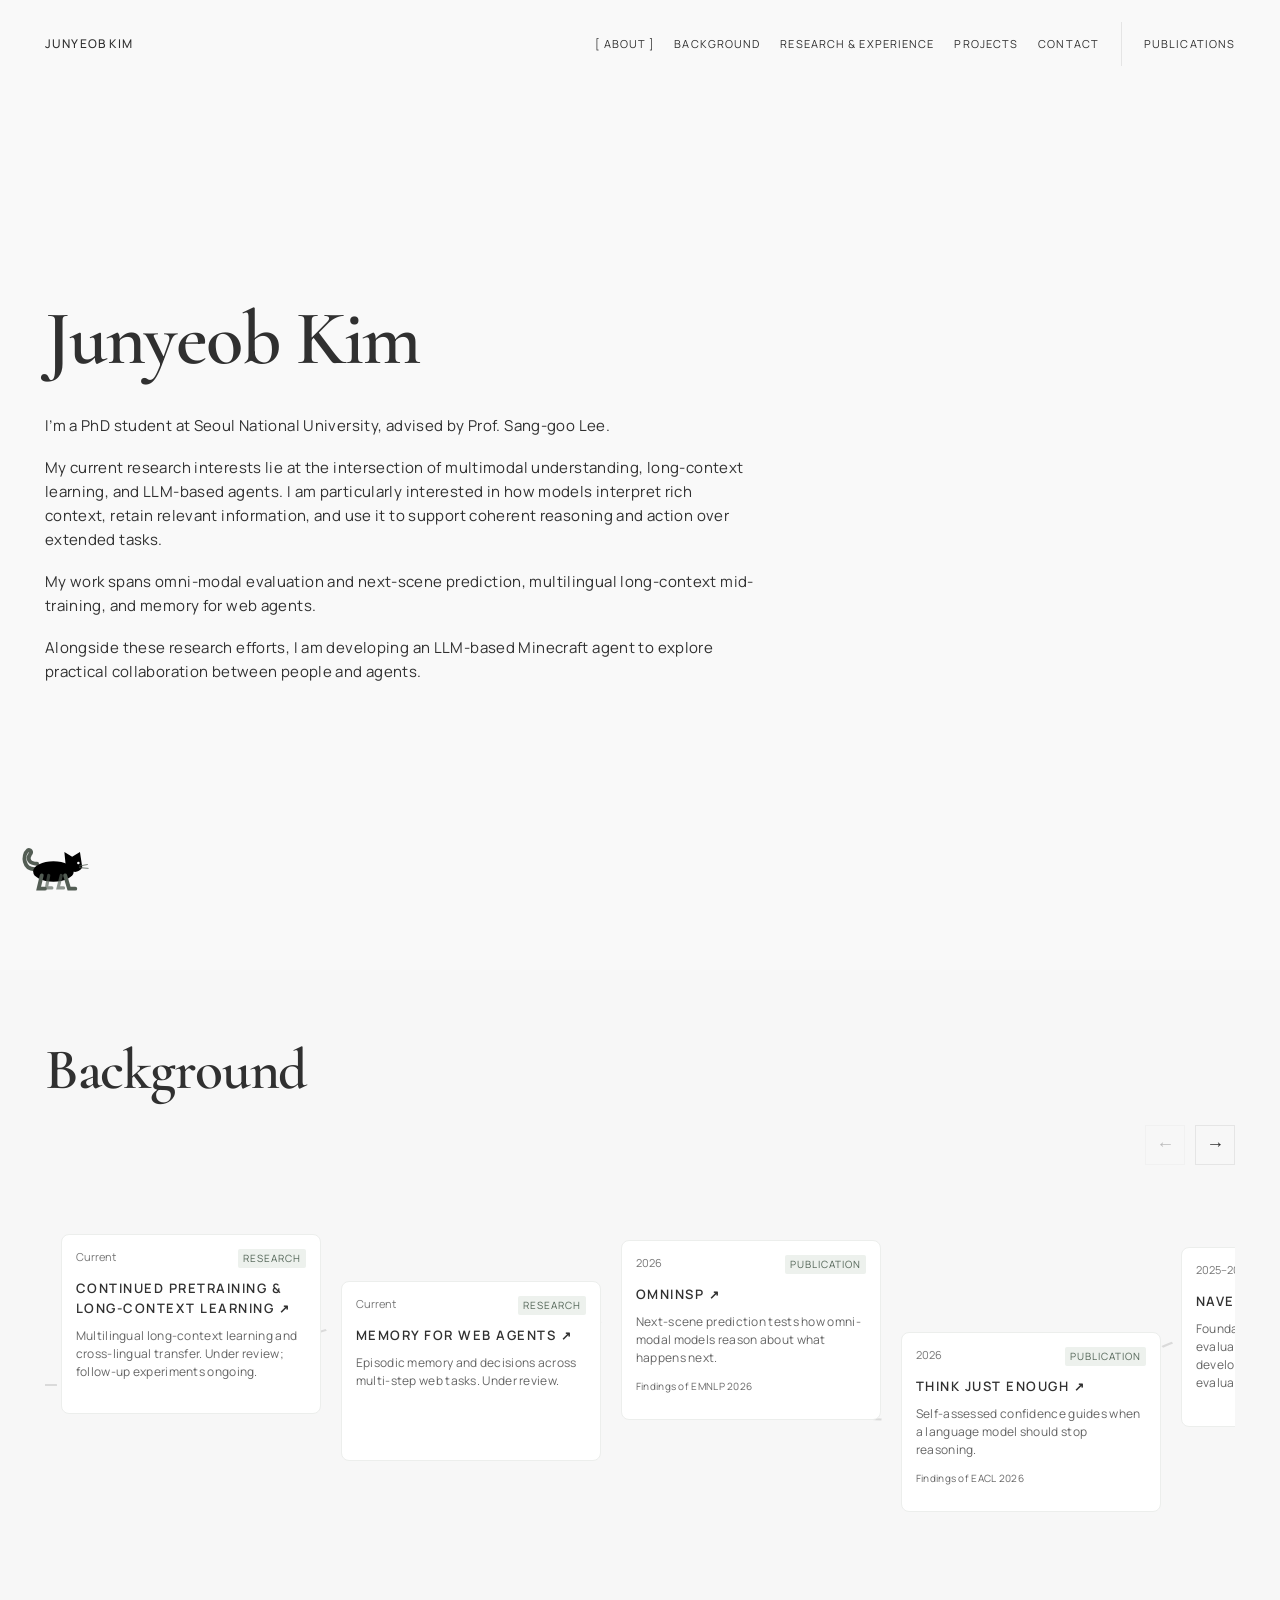
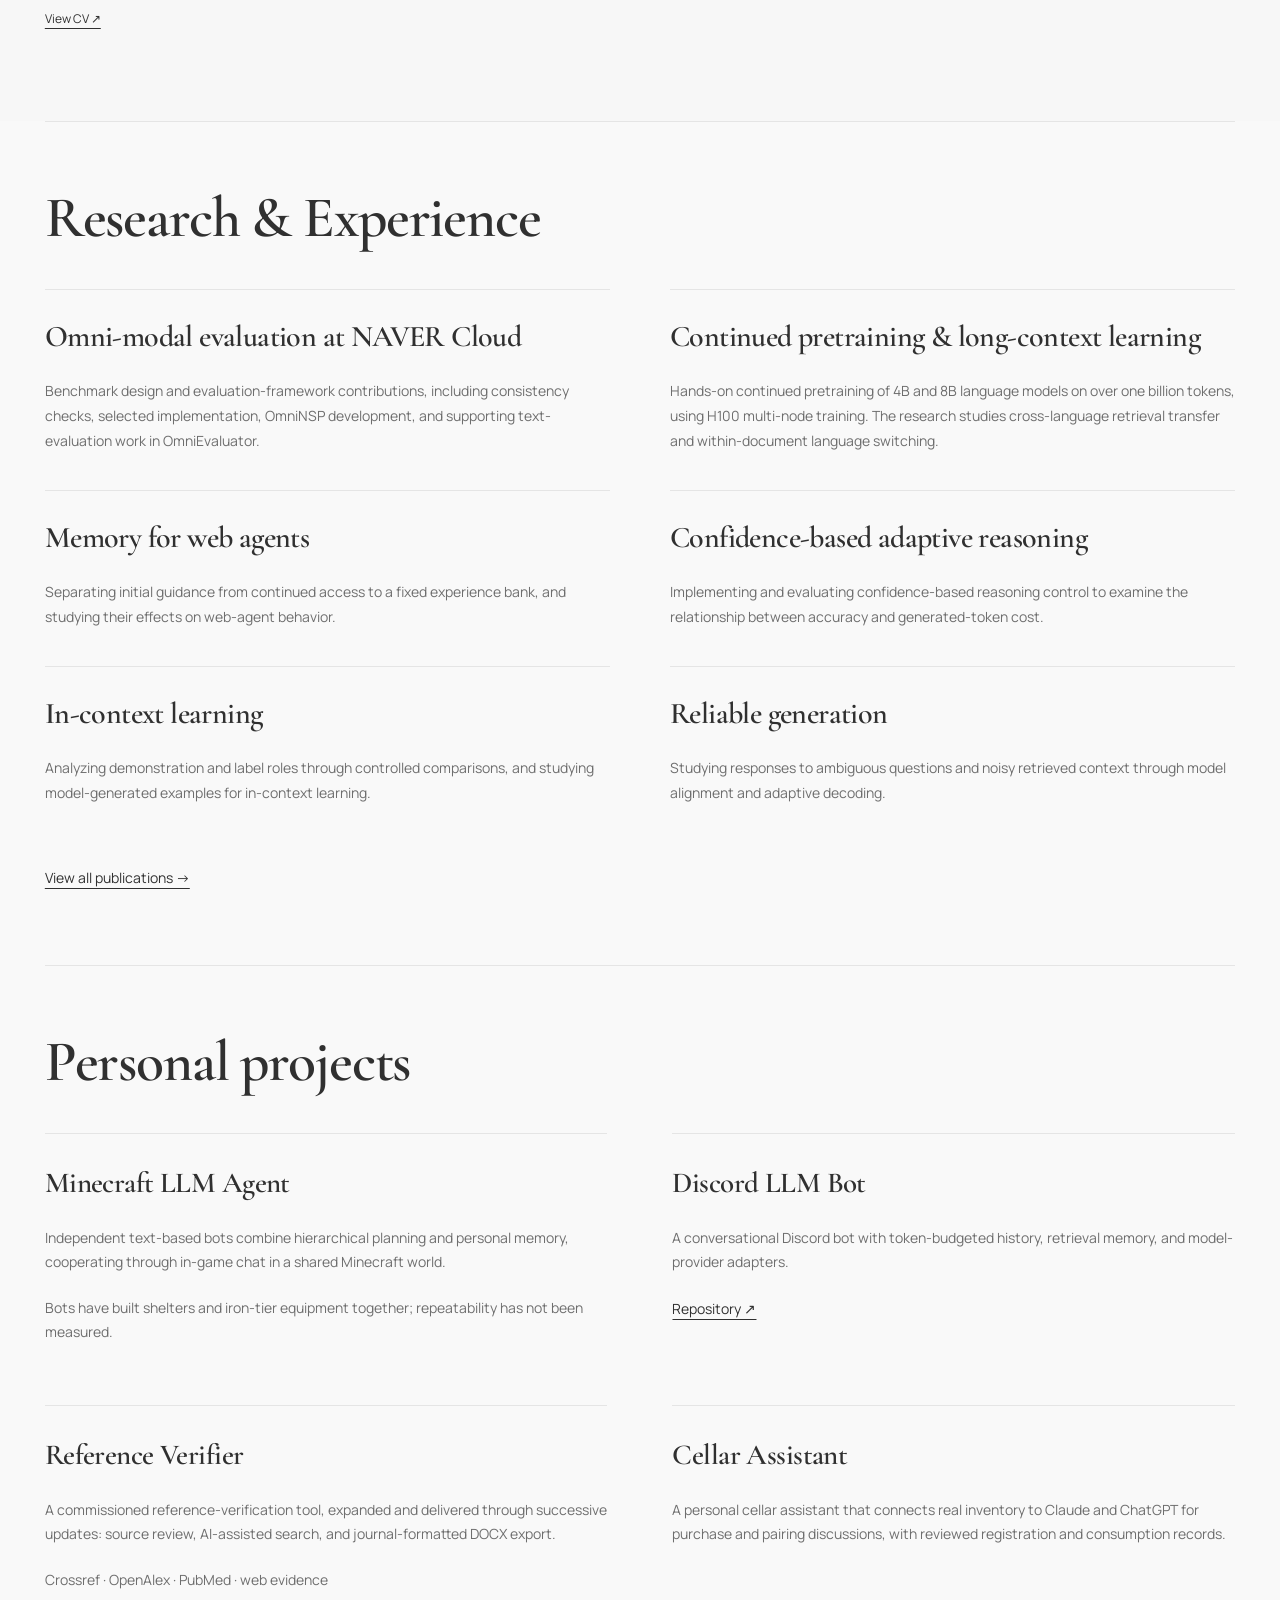
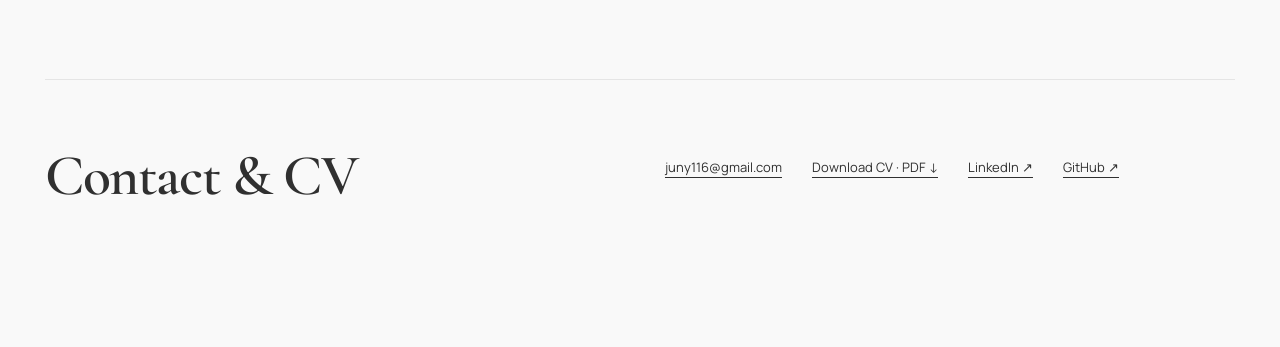
==== commit 07c220ca: "Unify detail action links and keep project tags on detail pages" ====
--- a/index.html
+++ b/index.html
@@ -1,2 +1,2 @@
 <!doctype html><html lang="en"><head><meta charset="utf-8"><meta name="viewport" content="width=device-width, initial-scale=1"><meta name="robots" content="noindex,nofollow"><meta name="description" content="Junyeob Kim — research in language model reasoning, evaluation, and agents."><title>Home · Junyeob Kim</title><link rel="stylesheet" href="assets/fonts.css"><link rel="stylesheet" href="assets/style.css?v=project-title-links"></head><body class="timeline-home horizontal-home"><a class="skip" href="#main">Skip to content</a><header><a class="wordmark" href="index.html">Junyeob Kim</a><nav aria-label="Main navigation"><a href="#intro" data-section="intro">About</a><a href="#experience" data-section="experience">Background</a><a href="#research" data-section="research">Research &amp; Experience</a><a href="#projects" data-section="projects">Projects</a><a href="#contact" data-section="contact">Contact</a><a class="nav-publications" href="publications.html">Publications</a></nav></header><main id="main" tabindex="-1"><section id="intro" tabindex="-1" class="quiet-hero" aria-labelledby="hero-title"><h1 id="hero-title">Junyeob Kim</h1><p>I’m a PhD student at Seoul National University, advised by Prof. Sang-goo Lee.</p><p>My current research interests lie at the intersection of multimodal understanding, long-context learning, and LLM-based agents. I am particularly interested in how models interpret rich context, retain relevant information, and use it to support coherent reasoning and action over extended tasks.</p><p>My work spans omni-modal evaluation and next-scene prediction, multilingual long-context mid-training, and memory for web agents.</p><p>Alongside these research efforts, I am developing an LLM-based Minecraft agent to explore practical collaboration between people and agents.</p></section>
-<section id="experience" tabindex="-1" class="history-section" aria-labelledby="history-title"><div class="history-intro"><h2 id="history-title">Background</h2></div><div class="history-controls" role="group" aria-label="Browse background"><button id="history-prev" aria-label="Previous timeline cards">←</button><button id="history-next" aria-label="Next timeline cards">→</button></div><div class="history-viewport" tabindex="0" role="region" aria-label="Horizontal timeline. Scroll horizontally or use the arrow keys."><div class="history-track"><svg class="history-connections" viewBox="0 0 2860 310" preserveAspectRatio="none" aria-hidden="true"><path d="M0 175C140 175 180 95 300 95S450 210 580 210S740 105 860 105S1030 220 1140 220S1320 105 1420 105S1600 190 1700 190S1880 95 1980 95S2150 190 2260 190S2440 100 2540 100S2720 180 2860 180"/></svg><article class="history-card"><div class="card-meta"><span>Current</span><span>Research</span></div><h3><a href="projects/long-context.html">Continued pretraining &amp; long-context learning <span aria-hidden="true">↗</span></a></h3><p>Multilingual long-context learning and cross-lingual transfer. Under review; follow-up experiments ongoing.</p></article><article class="history-card"><div class="card-meta"><span>Current</span><span>Research</span></div><h3><a href="projects/memory.html">Memory for web agents <span aria-hidden="true">↗</span></a></h3><p>Episodic memory and decisions across multi-step web tasks. Under review.</p></article><article class="history-card"><div class="card-meta"><span>2026</span><span>Publication</span></div><h3><a href="projects/evaluation.html#omninsp-paper">OmniNSP <span aria-hidden="true">↗</span></a></h3><p>Next-scene prediction tests how omni-modal models reason about what happens next.</p><p class="meta"><small>Findings of EMNLP 2026</small></p></article><article class="history-card"><div class="card-meta"><span>2026</span><span>Publication</span></div><h3><a href="projects/reasoning.html#think-just-enough">Think Just Enough <span aria-hidden="true">↗</span></a></h3><p>Self-assessed confidence guides when a language model should stop reasoning.</p><p class="meta"><small>Findings of EACL 2026</small></p></article><article class="history-card"><div class="card-meta"><span data-start="2025-10" data-end="2026-08">2025–2026</span><span>Experience</span></div><h3><a href="projects/evaluation.html">NAVER Cloud AI Residency <span aria-hidden="true">↗</span></a></h3><p>Foundation Research team. Model evaluation, OmniNSP benchmark development, and contributions to text evaluation in OmniEvaluator.</p></article><article class="history-card"><div class="card-meta"><span>2024</span><span>Collaborative research</span></div><h3><a href="projects/reliable-generation.html">Reliable generation <span aria-hidden="true">↗</span></a></h3><p>Collaborative studies of ambiguous questions and noisy retrieved context through alignment and adaptive decoding.</p></article><article class="history-card"><div class="card-meta"><span>2023–2024</span><span>Collaborative research</span></div><h3><a href="publications.html#prompt-shortcuts">Robustness &amp; evaluation <span aria-hidden="true">↗</span></a></h3><p>Collaborative studies of domain adaptation, out-of-distribution detection, and prompt-specific shortcuts in generated-text detection.</p></article><article class="history-card"><div class="card-meta"><span>2022</span><span>Publication</span></div><h3><a href="projects/in-context-learning.html#ground-truth-labels">Ground-Truth Labels Matter <span aria-hidden="true">↗</span></a></h3><p>Controlled comparisons examine when correct demonstration labels matter for in-context learning.</p><p class="meta"><small>EMNLP 2022</small></p></article><article class="history-card"><div class="card-meta"><span>2022</span><span>Collaborative research</span></div><h3><a href="projects/in-context-learning.html">In-context learning <span aria-hidden="true">↗</span></a></h3><p>Collaborative work explores model-generated demonstrations for in-context learning.</p></article><article class="history-card"><div class="card-meta"><span data-start="2019-03" data-expected-end="2027-02">2019–Present</span><span>PhD</span></div><h3>Seoul National University</h3><p>PhD, Computer Science and Engineering. Advisor: Prof. Sang-goo Lee. Expected graduation: February 2027.</p></article><article class="history-card"><div class="card-meta"><span>2019</span><span>Collaborative research</span></div><h3><a href="publications.html#fashion-stylist">AI fashion research <span aria-hidden="true">↗</span></a></h3><p>Collaborative work on a deep-learning architecture for personal AI fashion stylist services.</p></article><article class="history-card"><div class="card-meta"><span data-start="2018-09" data-end="2020-03">2018–2020</span><span>Research &amp; Software Engineer</span></div><h3>Intellisys</h3><p>Research & Software Engineer.</p></article><article class="history-card"><div class="card-meta"><span>2018</span><span>Publication</span></div><h3><a href="publications.html#autonomous-navigation">Vision-based autonomous navigation <span aria-hidden="true">↗</span></a></h3><p>Asynchronous deep reinforcement learning explores vision-based navigation in photorealistic 3D environments.</p><p class="meta"><small>KCC 2018</small></p></article><article class="history-card"><div class="card-meta"><span>2017</span><span>Publication</span></div><h3><a href="publications.html#rehabilitation-database">Rehabilitation training database <span aria-hidden="true">↗</span></a></h3><p>A web-based database system organizes training records for lower-limb rehabilitation patients.</p><p class="meta"><small>KSC 2017</small></p></article><article class="history-card"><div class="card-meta"><span data-start="2013-02" data-end="2019-02">2013–2019</span><span>BS</span></div><h3>Sogang University</h3><p>BS, Computer Science and Engineering.</p></article></div></div><a class="text-link history-cv" href="index.html#contact">View CV ↗</a></section><section id="research" tabindex="-1" class="home-section"><h2>Research &amp; Experience</h2><div class="home-research"><article class="topic-work"><h3><a href="projects/evaluation.html">Omni-modal evaluation at NAVER Cloud</a></h3><p>Benchmark design and evaluation-framework contributions, including consistency checks, selected implementation, OmniNSP development, and supporting text-evaluation work in OmniEvaluator.</p></article><article class="topic-work"><h3><a href="projects/long-context.html">Continued pretraining &amp; long-context learning</a></h3><p>Hands-on continued pretraining of 4B and 8B language models on over one billion tokens, using H100 multi-node training. The research studies cross-language retrieval transfer and within-document language switching.</p></article><article class="topic-work"><h3><a href="projects/memory.html">Memory for web agents</a></h3><p>Separating initial guidance from continued access to a fixed experience bank, and studying their effects on web-agent behavior.</p></article><article class="topic-work"><h3><a href="projects/reasoning.html">Confidence-based adaptive reasoning</a></h3><p>Implementing and evaluating confidence-based reasoning control to examine the relationship between accuracy and generated-token cost.</p></article><article class="topic-work"><h3><a href="projects/in-context-learning.html">In-context learning</a></h3><p>Analyzing demonstration and label roles through controlled comparisons, and studying model-generated examples for in-context learning.</p></article><article class="topic-work"><h3><a href="projects/reliable-generation.html">Reliable generation</a></h3><p>Studying responses to ambiguous questions and noisy retrieved context through model alignment and adaptive decoding.</p></article></div><a class="text-link publications-link" href="publications.html">View all publications →</a></section><section id="projects" tabindex="-1" class="home-section"><h2>Personal projects</h2><div class="personal-grid"><article><h3><a href="projects/minecraft.html">Minecraft LLM Agent</a></h3><div class="status-tags"><span class="status-tag">Work: Ongoing</span></div><p>Independent text-based bots combine hierarchical planning and personal memory, cooperating through in-game chat in a shared Minecraft world.</p><p class="meta">Bots have built shelters and iron-tier equipment together; repeatability has not been measured.</p></article><article><h3><a href="projects/discord.html">Discord LLM Bot</a></h3><p>A conversational Discord bot with token-budgeted history, retrieval memory, and model-provider adapters.</p><a href="https://github.com/juny116/discord-llm-bot">Repository ↗</a></article><article><h3><a href="projects/reference-verifier.html">Reference Verifier</a></h3><div class="status-tags"><span class="status-tag">Client project</span><span class="status-tag">macOS app</span></div><p>A commissioned reference-verification tool, expanded and delivered through successive updates: source review, AI-assisted search, and journal-formatted DOCX export.</p><p class="meta">Crossref · OpenAlex · PubMed · web evidence</p></article><article><h3><a href="projects/cellar.html">Cellar Assistant</a></h3><div class="status-tags"><span class="status-tag">MCP</span></div><p>A personal cellar assistant that connects real inventory to Claude and ChatGPT for purchase and pairing discussions, with reviewed registration and consumption records.</p></article></div></section><section id="contact" tabindex="-1" class="home-section contact-section"><h2>Contact &amp; CV</h2><div><div class="contact-links"><a href="mailto:juny116@gmail.com">juny116@gmail.com</a><a href="assets/Junyeob_Kim_CV_2026-10-15.pdf" download>Download CV · PDF ↓</a><a href="https://www.linkedin.com/in/junyeob-kim-8a4612168/">LinkedIn ↗</a><a href="https://github.com/juny116">GitHub ↗</a></div></div></section></main><div class="drag-hint" aria-hidden="true">Drag ↔</div><div class="scroll-cat" aria-hidden="true"><svg viewBox="0 0 100 65"><g class="cat-body"><path class="cat-tail" d="M25 34C9 35 8 16 15 10C18 8 21 12 18 15C14 21 17 27 27 27" fill="none" stroke="currentColor" stroke-width="5" stroke-linecap="round"/><ellipse cx="48" cy="37" rx="26" ry="13"/><path d="M64 32L62 12L72 18L82 12L85 32Q77 43 64 32"/><circle cx="80" cy="26" r="1.6" fill="#f9f9f9"/><path d="M81 30L92 28M81 32L93 33" stroke="currentColor" stroke-width="1"/><path class="leg leg-b" d="M42 42L39 58L46 58" fill="none" stroke="currentColor" stroke-width="4" stroke-linecap="round" opacity=".65"/><path class="leg leg-a" d="M58 42L54 58L61 58" fill="none" stroke="currentColor" stroke-width="4" stroke-linecap="round" opacity=".65"/><path class="leg leg-a" d="M33 42L29 59L37 59" fill="none" stroke="currentColor" stroke-width="5" stroke-linecap="round"/><path class="leg leg-b" d="M63 42L68 59L76 59" fill="none" stroke="currentColor" stroke-width="5" stroke-linecap="round"/></g></svg></div><script src="assets/timeline.js" defer></script><script src="assets/navigation.js" defer></script></body></html>+<section id="experience" tabindex="-1" class="history-section" aria-labelledby="history-title"><div class="history-intro"><h2 id="history-title">Background</h2></div><div class="history-controls" role="group" aria-label="Browse background"><button id="history-prev" aria-label="Previous timeline cards">←</button><button id="history-next" aria-label="Next timeline cards">→</button></div><div class="history-viewport" tabindex="0" role="region" aria-label="Horizontal timeline. Scroll horizontally or use the arrow keys."><div class="history-track"><svg class="history-connections" viewBox="0 0 2860 310" preserveAspectRatio="none" aria-hidden="true"><path d="M0 175C140 175 180 95 300 95S450 210 580 210S740 105 860 105S1030 220 1140 220S1320 105 1420 105S1600 190 1700 190S1880 95 1980 95S2150 190 2260 190S2440 100 2540 100S2720 180 2860 180"/></svg><article class="history-card"><div class="card-meta"><span>Current</span><span>Research</span></div><h3><a href="projects/long-context.html">Continued pretraining &amp; long-context learning <span aria-hidden="true">↗</span></a></h3><p>Multilingual long-context learning and cross-lingual transfer. Under review; follow-up experiments ongoing.</p></article><article class="history-card"><div class="card-meta"><span>Current</span><span>Research</span></div><h3><a href="projects/memory.html">Memory for web agents <span aria-hidden="true">↗</span></a></h3><p>Episodic memory and decisions across multi-step web tasks. Under review.</p></article><article class="history-card"><div class="card-meta"><span>2026</span><span>Publication</span></div><h3><a href="projects/evaluation.html#omninsp-paper">OmniNSP <span aria-hidden="true">↗</span></a></h3><p>Next-scene prediction tests how omni-modal models reason about what happens next.</p><p class="meta"><small>Findings of EMNLP 2026</small></p></article><article class="history-card"><div class="card-meta"><span>2026</span><span>Publication</span></div><h3><a href="projects/reasoning.html#think-just-enough">Think Just Enough <span aria-hidden="true">↗</span></a></h3><p>Self-assessed confidence guides when a language model should stop reasoning.</p><p class="meta"><small>Findings of EACL 2026</small></p></article><article class="history-card"><div class="card-meta"><span data-start="2025-10" data-end="2026-08">2025–2026</span><span>Experience</span></div><h3><a href="projects/evaluation.html">NAVER Cloud AI Residency <span aria-hidden="true">↗</span></a></h3><p>Foundation Research team. Model evaluation, OmniNSP benchmark development, and contributions to text evaluation in OmniEvaluator.</p></article><article class="history-card"><div class="card-meta"><span>2024</span><span>Collaborative research</span></div><h3><a href="projects/reliable-generation.html">Reliable generation <span aria-hidden="true">↗</span></a></h3><p>Collaborative studies of ambiguous questions and noisy retrieved context through alignment and adaptive decoding.</p></article><article class="history-card"><div class="card-meta"><span>2023–2024</span><span>Collaborative research</span></div><h3><a href="publications.html#prompt-shortcuts">Robustness &amp; evaluation <span aria-hidden="true">↗</span></a></h3><p>Collaborative studies of domain adaptation, out-of-distribution detection, and prompt-specific shortcuts in generated-text detection.</p></article><article class="history-card"><div class="card-meta"><span>2022</span><span>Publication</span></div><h3><a href="projects/in-context-learning.html#ground-truth-labels">Ground-Truth Labels Matter <span aria-hidden="true">↗</span></a></h3><p>Controlled comparisons examine when correct demonstration labels matter for in-context learning.</p><p class="meta"><small>EMNLP 2022</small></p></article><article class="history-card"><div class="card-meta"><span>2022</span><span>Collaborative research</span></div><h3><a href="projects/in-context-learning.html">In-context learning <span aria-hidden="true">↗</span></a></h3><p>Collaborative work explores model-generated demonstrations for in-context learning.</p></article><article class="history-card"><div class="card-meta"><span data-start="2019-03" data-expected-end="2027-02">2019–Present</span><span>PhD</span></div><h3>Seoul National University</h3><p>PhD, Computer Science and Engineering. Advisor: Prof. Sang-goo Lee. Expected graduation: February 2027.</p></article><article class="history-card"><div class="card-meta"><span>2019</span><span>Collaborative research</span></div><h3><a href="publications.html#fashion-stylist">AI fashion research <span aria-hidden="true">↗</span></a></h3><p>Collaborative work on a deep-learning architecture for personal AI fashion stylist services.</p></article><article class="history-card"><div class="card-meta"><span data-start="2018-09" data-end="2020-03">2018–2020</span><span>Research &amp; Software Engineer</span></div><h3>Intellisys</h3><p>Research & Software Engineer.</p></article><article class="history-card"><div class="card-meta"><span>2018</span><span>Publication</span></div><h3><a href="publications.html#autonomous-navigation">Vision-based autonomous navigation <span aria-hidden="true">↗</span></a></h3><p>Asynchronous deep reinforcement learning explores vision-based navigation in photorealistic 3D environments.</p><p class="meta"><small>KCC 2018</small></p></article><article class="history-card"><div class="card-meta"><span>2017</span><span>Publication</span></div><h3><a href="publications.html#rehabilitation-database">Rehabilitation training database <span aria-hidden="true">↗</span></a></h3><p>A web-based database system organizes training records for lower-limb rehabilitation patients.</p><p class="meta"><small>KSC 2017</small></p></article><article class="history-card"><div class="card-meta"><span data-start="2013-02" data-end="2019-02">2013–2019</span><span>BS</span></div><h3>Sogang University</h3><p>BS, Computer Science and Engineering.</p></article></div></div><a class="text-link history-cv" href="index.html#contact">View CV ↗</a></section><section id="research" tabindex="-1" class="home-section"><h2>Research &amp; Experience</h2><div class="home-research"><article class="topic-work"><h3><a href="projects/evaluation.html">Omni-modal evaluation at NAVER Cloud</a></h3><p>Benchmark design and evaluation-framework contributions, including consistency checks, selected implementation, OmniNSP development, and supporting text-evaluation work in OmniEvaluator.</p></article><article class="topic-work"><h3><a href="projects/long-context.html">Continued pretraining &amp; long-context learning</a></h3><p>Hands-on continued pretraining of 4B and 8B language models on over one billion tokens, using H100 multi-node training. The research studies cross-language retrieval transfer and within-document language switching.</p></article><article class="topic-work"><h3><a href="projects/memory.html">Memory for web agents</a></h3><p>Separating initial guidance from continued access to a fixed experience bank, and studying their effects on web-agent behavior.</p></article><article class="topic-work"><h3><a href="projects/reasoning.html">Confidence-based adaptive reasoning</a></h3><p>Implementing and evaluating confidence-based reasoning control to examine the relationship between accuracy and generated-token cost.</p></article><article class="topic-work"><h3><a href="projects/in-context-learning.html">In-context learning</a></h3><p>Analyzing demonstration and label roles through controlled comparisons, and studying model-generated examples for in-context learning.</p></article><article class="topic-work"><h3><a href="projects/reliable-generation.html">Reliable generation</a></h3><p>Studying responses to ambiguous questions and noisy retrieved context through model alignment and adaptive decoding.</p></article></div><a class="text-link publications-link" href="publications.html">View all publications →</a></section><section id="projects" tabindex="-1" class="home-section"><h2>Personal projects</h2><div class="personal-grid"><article><h3><a href="projects/minecraft.html">Minecraft LLM Agent</a></h3><p>Independent text-based bots combine hierarchical planning and personal memory, cooperating through in-game chat in a shared Minecraft world.</p><p class="meta">Bots have built shelters and iron-tier equipment together; repeatability has not been measured.</p></article><article><h3><a href="projects/discord.html">Discord LLM Bot</a></h3><p>A conversational Discord bot with token-budgeted history, retrieval memory, and model-provider adapters.</p><a href="https://github.com/juny116/discord-llm-bot">Repository ↗</a></article><article><h3><a href="projects/reference-verifier.html">Reference Verifier</a></h3><p>A commissioned reference-verification tool, expanded and delivered through successive updates: source review, AI-assisted search, and journal-formatted DOCX export.</p><p class="meta">Crossref · OpenAlex · PubMed · web evidence</p></article><article><h3><a href="projects/cellar.html">Cellar Assistant</a></h3><p>A personal cellar assistant that connects real inventory to Claude and ChatGPT for purchase and pairing discussions, with reviewed registration and consumption records.</p></article></div></section><section id="contact" tabindex="-1" class="home-section contact-section"><h2>Contact &amp; CV</h2><div><div class="contact-links"><a href="mailto:juny116@gmail.com">juny116@gmail.com</a><a href="assets/Junyeob_Kim_CV_2026-10-15.pdf" download>Download CV · PDF ↓</a><a href="https://www.linkedin.com/in/junyeob-kim-8a4612168/">LinkedIn ↗</a><a href="https://github.com/juny116">GitHub ↗</a></div></div></section></main><div class="drag-hint" aria-hidden="true">Drag ↔</div><div class="scroll-cat" aria-hidden="true"><svg viewBox="0 0 100 65"><g class="cat-body"><path class="cat-tail" d="M25 34C9 35 8 16 15 10C18 8 21 12 18 15C14 21 17 27 27 27" fill="none" stroke="currentColor" stroke-width="5" stroke-linecap="round"/><ellipse cx="48" cy="37" rx="26" ry="13"/><path d="M64 32L62 12L72 18L82 12L85 32Q77 43 64 32"/><circle cx="80" cy="26" r="1.6" fill="#f9f9f9"/><path d="M81 30L92 28M81 32L93 33" stroke="currentColor" stroke-width="1"/><path class="leg leg-b" d="M42 42L39 58L46 58" fill="none" stroke="currentColor" stroke-width="4" stroke-linecap="round" opacity=".65"/><path class="leg leg-a" d="M58 42L54 58L61 58" fill="none" stroke="currentColor" stroke-width="4" stroke-linecap="round" opacity=".65"/><path class="leg leg-a" d="M33 42L29 59L37 59" fill="none" stroke="currentColor" stroke-width="5" stroke-linecap="round"/><path class="leg leg-b" d="M63 42L68 59L76 59" fill="none" stroke="currentColor" stroke-width="5" stroke-linecap="round"/></g></svg></div><script src="assets/timeline.js" defer></script><script src="assets/navigation.js" defer></script></body></html>
--- a/assets/style.css
+++ b/assets/style.css
@@ -42,3 +42,5 @@
 .paper-figure{margin:2rem 0;max-width:640px}.paper-figure img{display:block;width:100%;height:auto}.paper-figure figcaption{margin-top:.75rem;color:var(--muted,#6e6e6e);font-size:.78rem;line-height:1.6}
 
 .personal-grid h3 a{font-size:inherit;text-decoration:none;display:inline-block;padding:5px 0;min-height:44px}.personal-grid h3 a:hover,.personal-grid h3 a:focus-visible{text-decoration:underline}
+
+.system-flow{margin:28px 0 32px;padding:22px;border:1px solid var(--line);border-radius:8px;background:#fff}.system-flow figcaption{font:600 12px/1.5 var(--sans);color:var(--muted);margin-bottom:18px}.flow-row{display:grid;grid-template-columns:1fr auto 1fr auto 1fr;gap:14px;align-items:center}.flow-row strong{display:block;font:600 13px/1.5 var(--sans)}.flow-row div span{display:block;font:12px/1.6 var(--sans);color:var(--muted);margin-top:6px}.flow-arrow{color:var(--accent)}.system-flow>p{font:12px/1.6 var(--sans);color:var(--muted);margin:18px 0 0}@media(max-width:580px){.flow-row{grid-template-columns:1fr}.flow-arrow{transform:rotate(90deg);justify-self:center}.system-flow{padding:18px}.flow-row>div{width:100%}}
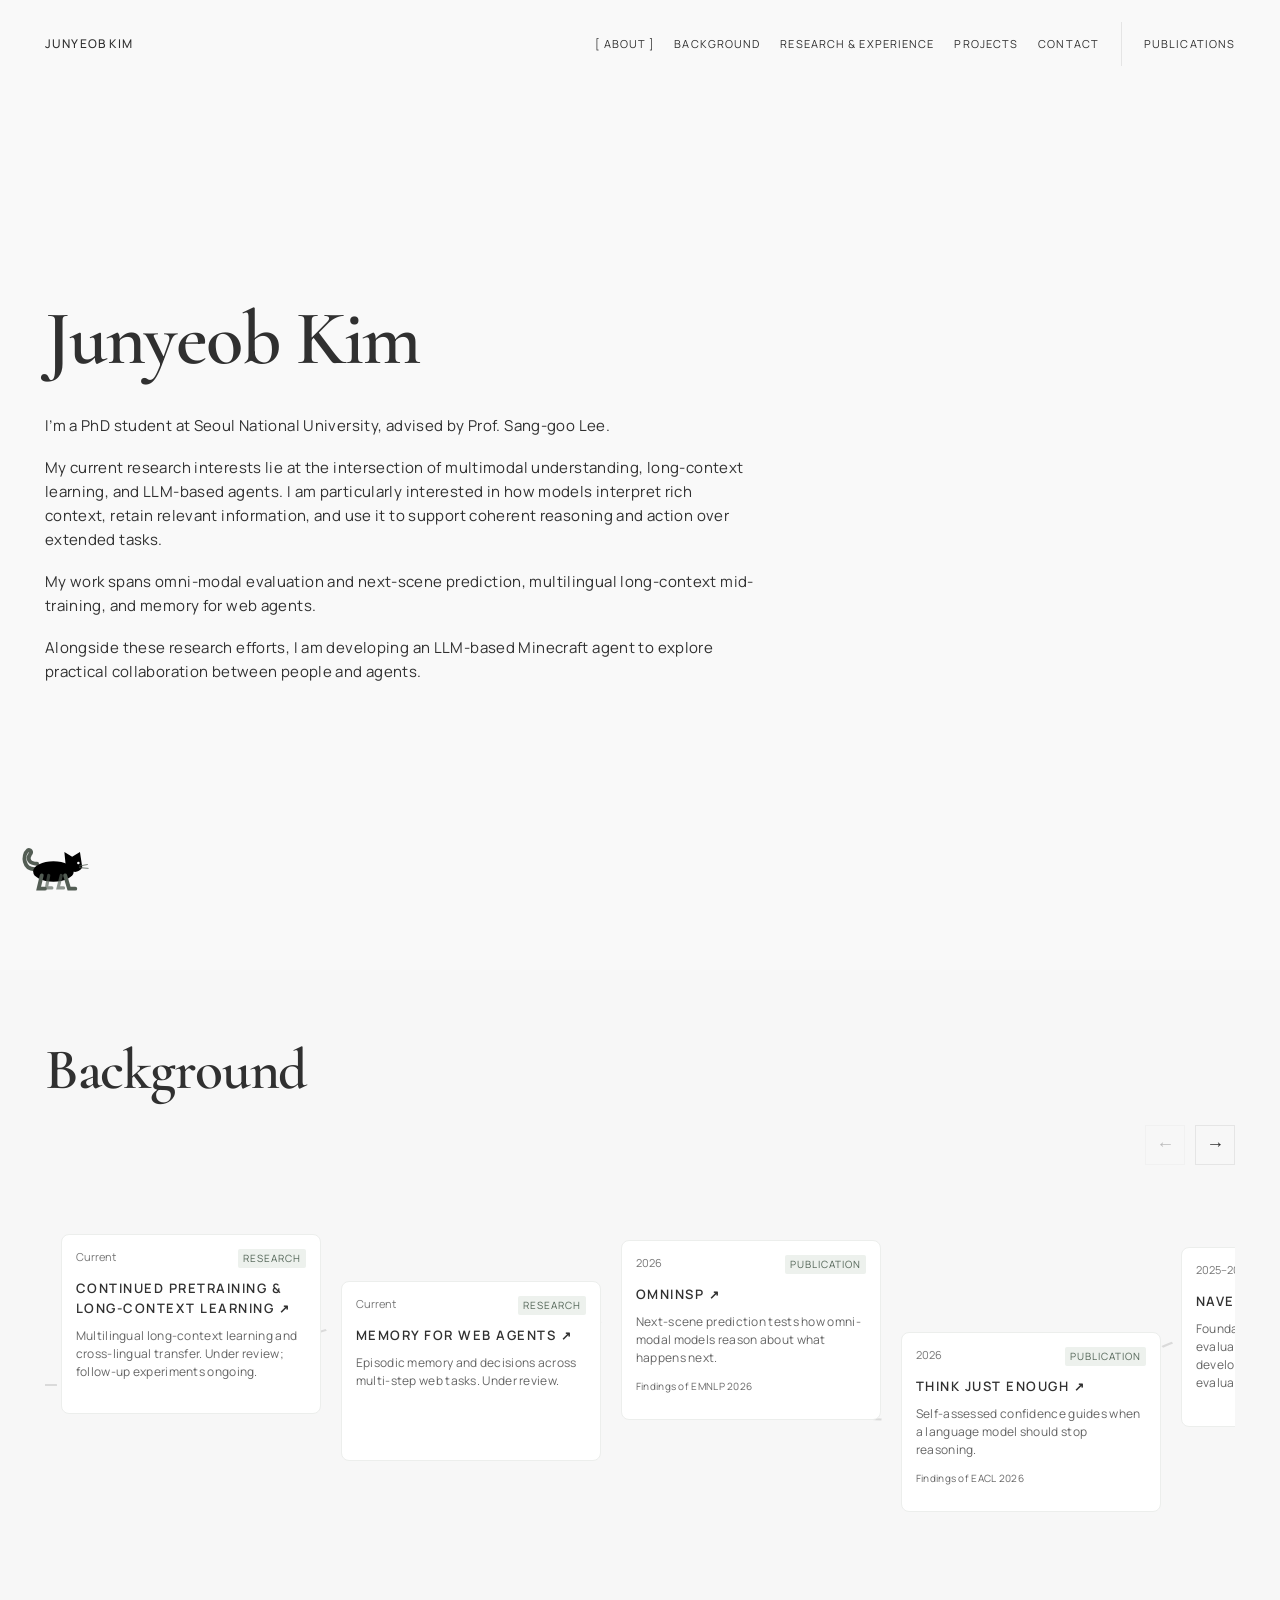
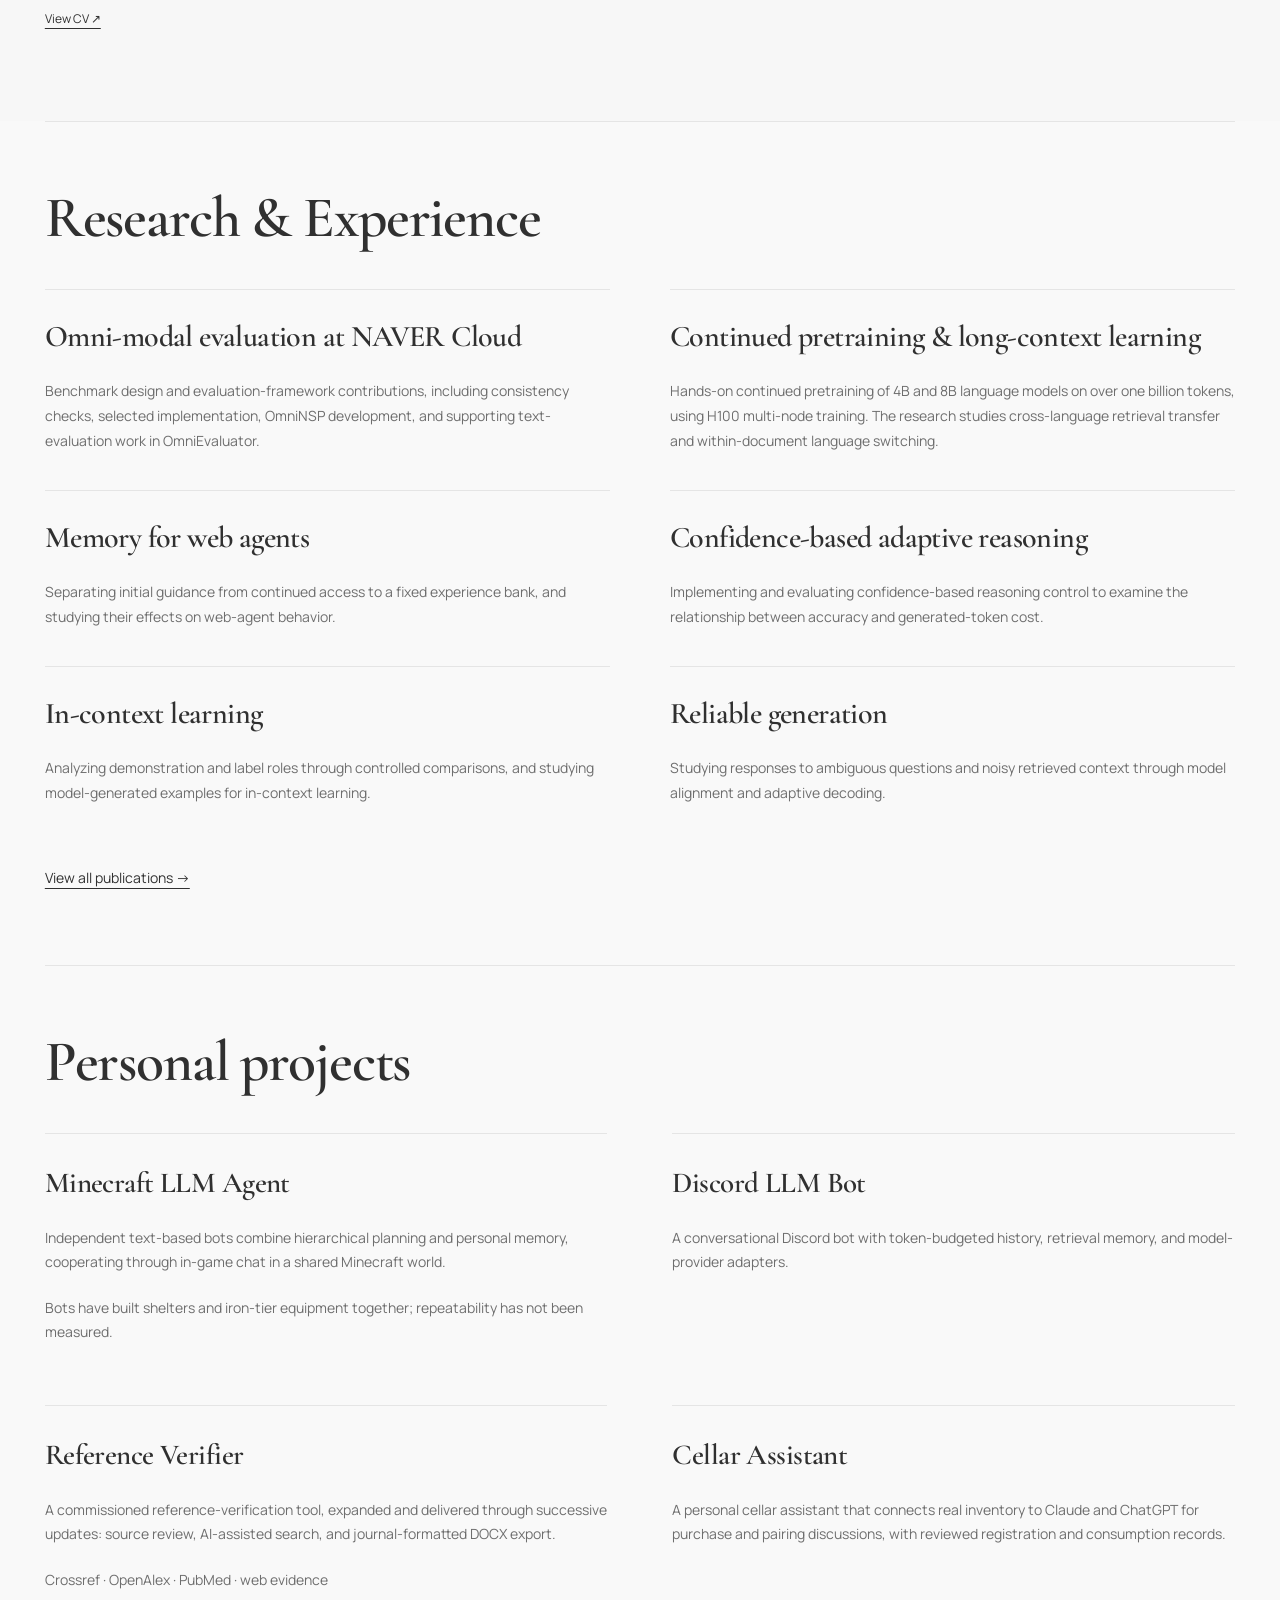
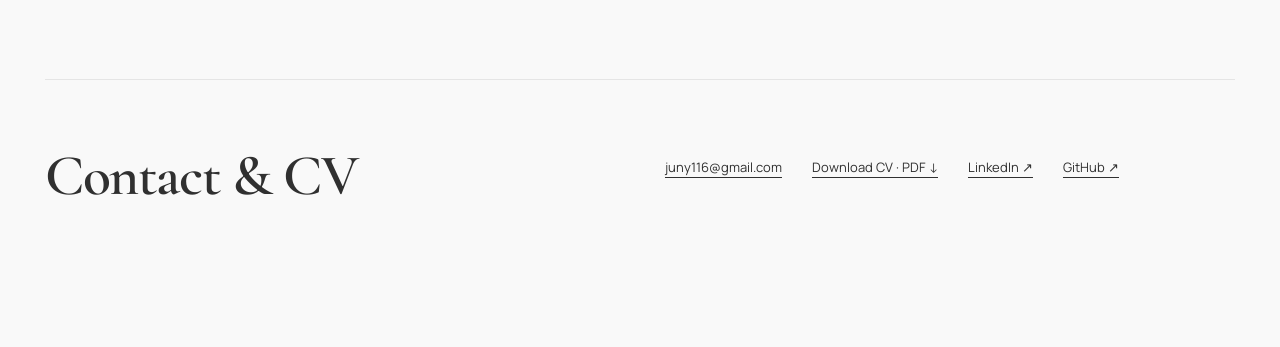
==== commit e83098d1: "Remove redundant Discord repository links from project lists" ====
--- a/index.html
+++ b/index.html
@@ -1,2 +1,2 @@
 <!doctype html><html lang="en"><head><meta charset="utf-8"><meta name="viewport" content="width=device-width, initial-scale=1"><meta name="robots" content="noindex,nofollow"><meta name="description" content="Junyeob Kim — research in language model reasoning, evaluation, and agents."><title>Home · Junyeob Kim</title><link rel="stylesheet" href="assets/fonts.css"><link rel="stylesheet" href="assets/style.css?v=project-title-links"></head><body class="timeline-home horizontal-home"><a class="skip" href="#main">Skip to content</a><header><a class="wordmark" href="index.html">Junyeob Kim</a><nav aria-label="Main navigation"><a href="#intro" data-section="intro">About</a><a href="#experience" data-section="experience">Background</a><a href="#research" data-section="research">Research &amp; Experience</a><a href="#projects" data-section="projects">Projects</a><a href="#contact" data-section="contact">Contact</a><a class="nav-publications" href="publications.html">Publications</a></nav></header><main id="main" tabindex="-1"><section id="intro" tabindex="-1" class="quiet-hero" aria-labelledby="hero-title"><h1 id="hero-title">Junyeob Kim</h1><p>I’m a PhD student at Seoul National University, advised by Prof. Sang-goo Lee.</p><p>My current research interests lie at the intersection of multimodal understanding, long-context learning, and LLM-based agents. I am particularly interested in how models interpret rich context, retain relevant information, and use it to support coherent reasoning and action over extended tasks.</p><p>My work spans omni-modal evaluation and next-scene prediction, multilingual long-context mid-training, and memory for web agents.</p><p>Alongside these research efforts, I am developing an LLM-based Minecraft agent to explore practical collaboration between people and agents.</p></section>
-<section id="experience" tabindex="-1" class="history-section" aria-labelledby="history-title"><div class="history-intro"><h2 id="history-title">Background</h2></div><div class="history-controls" role="group" aria-label="Browse background"><button id="history-prev" aria-label="Previous timeline cards">←</button><button id="history-next" aria-label="Next timeline cards">→</button></div><div class="history-viewport" tabindex="0" role="region" aria-label="Horizontal timeline. Scroll horizontally or use the arrow keys."><div class="history-track"><svg class="history-connections" viewBox="0 0 2860 310" preserveAspectRatio="none" aria-hidden="true"><path d="M0 175C140 175 180 95 300 95S450 210 580 210S740 105 860 105S1030 220 1140 220S1320 105 1420 105S1600 190 1700 190S1880 95 1980 95S2150 190 2260 190S2440 100 2540 100S2720 180 2860 180"/></svg><article class="history-card"><div class="card-meta"><span>Current</span><span>Research</span></div><h3><a href="projects/long-context.html">Continued pretraining &amp; long-context learning <span aria-hidden="true">↗</span></a></h3><p>Multilingual long-context learning and cross-lingual transfer. Under review; follow-up experiments ongoing.</p></article><article class="history-card"><div class="card-meta"><span>Current</span><span>Research</span></div><h3><a href="projects/memory.html">Memory for web agents <span aria-hidden="true">↗</span></a></h3><p>Episodic memory and decisions across multi-step web tasks. Under review.</p></article><article class="history-card"><div class="card-meta"><span>2026</span><span>Publication</span></div><h3><a href="projects/evaluation.html#omninsp-paper">OmniNSP <span aria-hidden="true">↗</span></a></h3><p>Next-scene prediction tests how omni-modal models reason about what happens next.</p><p class="meta"><small>Findings of EMNLP 2026</small></p></article><article class="history-card"><div class="card-meta"><span>2026</span><span>Publication</span></div><h3><a href="projects/reasoning.html#think-just-enough">Think Just Enough <span aria-hidden="true">↗</span></a></h3><p>Self-assessed confidence guides when a language model should stop reasoning.</p><p class="meta"><small>Findings of EACL 2026</small></p></article><article class="history-card"><div class="card-meta"><span data-start="2025-10" data-end="2026-08">2025–2026</span><span>Experience</span></div><h3><a href="projects/evaluation.html">NAVER Cloud AI Residency <span aria-hidden="true">↗</span></a></h3><p>Foundation Research team. Model evaluation, OmniNSP benchmark development, and contributions to text evaluation in OmniEvaluator.</p></article><article class="history-card"><div class="card-meta"><span>2024</span><span>Collaborative research</span></div><h3><a href="projects/reliable-generation.html">Reliable generation <span aria-hidden="true">↗</span></a></h3><p>Collaborative studies of ambiguous questions and noisy retrieved context through alignment and adaptive decoding.</p></article><article class="history-card"><div class="card-meta"><span>2023–2024</span><span>Collaborative research</span></div><h3><a href="publications.html#prompt-shortcuts">Robustness &amp; evaluation <span aria-hidden="true">↗</span></a></h3><p>Collaborative studies of domain adaptation, out-of-distribution detection, and prompt-specific shortcuts in generated-text detection.</p></article><article class="history-card"><div class="card-meta"><span>2022</span><span>Publication</span></div><h3><a href="projects/in-context-learning.html#ground-truth-labels">Ground-Truth Labels Matter <span aria-hidden="true">↗</span></a></h3><p>Controlled comparisons examine when correct demonstration labels matter for in-context learning.</p><p class="meta"><small>EMNLP 2022</small></p></article><article class="history-card"><div class="card-meta"><span>2022</span><span>Collaborative research</span></div><h3><a href="projects/in-context-learning.html">In-context learning <span aria-hidden="true">↗</span></a></h3><p>Collaborative work explores model-generated demonstrations for in-context learning.</p></article><article class="history-card"><div class="card-meta"><span data-start="2019-03" data-expected-end="2027-02">2019–Present</span><span>PhD</span></div><h3>Seoul National University</h3><p>PhD, Computer Science and Engineering. Advisor: Prof. Sang-goo Lee. Expected graduation: February 2027.</p></article><article class="history-card"><div class="card-meta"><span>2019</span><span>Collaborative research</span></div><h3><a href="publications.html#fashion-stylist">AI fashion research <span aria-hidden="true">↗</span></a></h3><p>Collaborative work on a deep-learning architecture for personal AI fashion stylist services.</p></article><article class="history-card"><div class="card-meta"><span data-start="2018-09" data-end="2020-03">2018–2020</span><span>Research &amp; Software Engineer</span></div><h3>Intellisys</h3><p>Research & Software Engineer.</p></article><article class="history-card"><div class="card-meta"><span>2018</span><span>Publication</span></div><h3><a href="publications.html#autonomous-navigation">Vision-based autonomous navigation <span aria-hidden="true">↗</span></a></h3><p>Asynchronous deep reinforcement learning explores vision-based navigation in photorealistic 3D environments.</p><p class="meta"><small>KCC 2018</small></p></article><article class="history-card"><div class="card-meta"><span>2017</span><span>Publication</span></div><h3><a href="publications.html#rehabilitation-database">Rehabilitation training database <span aria-hidden="true">↗</span></a></h3><p>A web-based database system organizes training records for lower-limb rehabilitation patients.</p><p class="meta"><small>KSC 2017</small></p></article><article class="history-card"><div class="card-meta"><span data-start="2013-02" data-end="2019-02">2013–2019</span><span>BS</span></div><h3>Sogang University</h3><p>BS, Computer Science and Engineering.</p></article></div></div><a class="text-link history-cv" href="index.html#contact">View CV ↗</a></section><section id="research" tabindex="-1" class="home-section"><h2>Research &amp; Experience</h2><div class="home-research"><article class="topic-work"><h3><a href="projects/evaluation.html">Omni-modal evaluation at NAVER Cloud</a></h3><p>Benchmark design and evaluation-framework contributions, including consistency checks, selected implementation, OmniNSP development, and supporting text-evaluation work in OmniEvaluator.</p></article><article class="topic-work"><h3><a href="projects/long-context.html">Continued pretraining &amp; long-context learning</a></h3><p>Hands-on continued pretraining of 4B and 8B language models on over one billion tokens, using H100 multi-node training. The research studies cross-language retrieval transfer and within-document language switching.</p></article><article class="topic-work"><h3><a href="projects/memory.html">Memory for web agents</a></h3><p>Separating initial guidance from continued access to a fixed experience bank, and studying their effects on web-agent behavior.</p></article><article class="topic-work"><h3><a href="projects/reasoning.html">Confidence-based adaptive reasoning</a></h3><p>Implementing and evaluating confidence-based reasoning control to examine the relationship between accuracy and generated-token cost.</p></article><article class="topic-work"><h3><a href="projects/in-context-learning.html">In-context learning</a></h3><p>Analyzing demonstration and label roles through controlled comparisons, and studying model-generated examples for in-context learning.</p></article><article class="topic-work"><h3><a href="projects/reliable-generation.html">Reliable generation</a></h3><p>Studying responses to ambiguous questions and noisy retrieved context through model alignment and adaptive decoding.</p></article></div><a class="text-link publications-link" href="publications.html">View all publications →</a></section><section id="projects" tabindex="-1" class="home-section"><h2>Personal projects</h2><div class="personal-grid"><article><h3><a href="projects/minecraft.html">Minecraft LLM Agent</a></h3><p>Independent text-based bots combine hierarchical planning and personal memory, cooperating through in-game chat in a shared Minecraft world.</p><p class="meta">Bots have built shelters and iron-tier equipment together; repeatability has not been measured.</p></article><article><h3><a href="projects/discord.html">Discord LLM Bot</a></h3><p>A conversational Discord bot with token-budgeted history, retrieval memory, and model-provider adapters.</p><a href="https://github.com/juny116/discord-llm-bot">Repository ↗</a></article><article><h3><a href="projects/reference-verifier.html">Reference Verifier</a></h3><p>A commissioned reference-verification tool, expanded and delivered through successive updates: source review, AI-assisted search, and journal-formatted DOCX export.</p><p class="meta">Crossref · OpenAlex · PubMed · web evidence</p></article><article><h3><a href="projects/cellar.html">Cellar Assistant</a></h3><p>A personal cellar assistant that connects real inventory to Claude and ChatGPT for purchase and pairing discussions, with reviewed registration and consumption records.</p></article></div></section><section id="contact" tabindex="-1" class="home-section contact-section"><h2>Contact &amp; CV</h2><div><div class="contact-links"><a href="mailto:juny116@gmail.com">juny116@gmail.com</a><a href="assets/Junyeob_Kim_CV_2026-10-15.pdf" download>Download CV · PDF ↓</a><a href="https://www.linkedin.com/in/junyeob-kim-8a4612168/">LinkedIn ↗</a><a href="https://github.com/juny116">GitHub ↗</a></div></div></section></main><div class="drag-hint" aria-hidden="true">Drag ↔</div><div class="scroll-cat" aria-hidden="true"><svg viewBox="0 0 100 65"><g class="cat-body"><path class="cat-tail" d="M25 34C9 35 8 16 15 10C18 8 21 12 18 15C14 21 17 27 27 27" fill="none" stroke="currentColor" stroke-width="5" stroke-linecap="round"/><ellipse cx="48" cy="37" rx="26" ry="13"/><path d="M64 32L62 12L72 18L82 12L85 32Q77 43 64 32"/><circle cx="80" cy="26" r="1.6" fill="#f9f9f9"/><path d="M81 30L92 28M81 32L93 33" stroke="currentColor" stroke-width="1"/><path class="leg leg-b" d="M42 42L39 58L46 58" fill="none" stroke="currentColor" stroke-width="4" stroke-linecap="round" opacity=".65"/><path class="leg leg-a" d="M58 42L54 58L61 58" fill="none" stroke="currentColor" stroke-width="4" stroke-linecap="round" opacity=".65"/><path class="leg leg-a" d="M33 42L29 59L37 59" fill="none" stroke="currentColor" stroke-width="5" stroke-linecap="round"/><path class="leg leg-b" d="M63 42L68 59L76 59" fill="none" stroke="currentColor" stroke-width="5" stroke-linecap="round"/></g></svg></div><script src="assets/timeline.js" defer></script><script src="assets/navigation.js" defer></script></body></html>+<section id="experience" tabindex="-1" class="history-section" aria-labelledby="history-title"><div class="history-intro"><h2 id="history-title">Background</h2></div><div class="history-controls" role="group" aria-label="Browse background"><button id="history-prev" aria-label="Previous timeline cards">←</button><button id="history-next" aria-label="Next timeline cards">→</button></div><div class="history-viewport" tabindex="0" role="region" aria-label="Horizontal timeline. Scroll horizontally or use the arrow keys."><div class="history-track"><svg class="history-connections" viewBox="0 0 2860 310" preserveAspectRatio="none" aria-hidden="true"><path d="M0 175C140 175 180 95 300 95S450 210 580 210S740 105 860 105S1030 220 1140 220S1320 105 1420 105S1600 190 1700 190S1880 95 1980 95S2150 190 2260 190S2440 100 2540 100S2720 180 2860 180"/></svg><article class="history-card"><div class="card-meta"><span>Current</span><span>Research</span></div><h3><a href="projects/long-context.html">Continued pretraining &amp; long-context learning <span aria-hidden="true">↗</span></a></h3><p>Multilingual long-context learning and cross-lingual transfer. Under review; follow-up experiments ongoing.</p></article><article class="history-card"><div class="card-meta"><span>Current</span><span>Research</span></div><h3><a href="projects/memory.html">Memory for web agents <span aria-hidden="true">↗</span></a></h3><p>Episodic memory and decisions across multi-step web tasks. Under review.</p></article><article class="history-card"><div class="card-meta"><span>2026</span><span>Publication</span></div><h3><a href="projects/evaluation.html#omninsp-paper">OmniNSP <span aria-hidden="true">↗</span></a></h3><p>Next-scene prediction tests how omni-modal models reason about what happens next.</p><p class="meta"><small>Findings of EMNLP 2026</small></p></article><article class="history-card"><div class="card-meta"><span>2026</span><span>Publication</span></div><h3><a href="projects/reasoning.html#think-just-enough">Think Just Enough <span aria-hidden="true">↗</span></a></h3><p>Self-assessed confidence guides when a language model should stop reasoning.</p><p class="meta"><small>Findings of EACL 2026</small></p></article><article class="history-card"><div class="card-meta"><span data-start="2025-10" data-end="2026-08">2025–2026</span><span>Experience</span></div><h3><a href="projects/evaluation.html">NAVER Cloud AI Residency <span aria-hidden="true">↗</span></a></h3><p>Foundation Research team. Model evaluation, OmniNSP benchmark development, and contributions to text evaluation in OmniEvaluator.</p></article><article class="history-card"><div class="card-meta"><span>2024</span><span>Collaborative research</span></div><h3><a href="projects/reliable-generation.html">Reliable generation <span aria-hidden="true">↗</span></a></h3><p>Collaborative studies of ambiguous questions and noisy retrieved context through alignment and adaptive decoding.</p></article><article class="history-card"><div class="card-meta"><span>2023–2024</span><span>Collaborative research</span></div><h3><a href="publications.html#prompt-shortcuts">Robustness &amp; evaluation <span aria-hidden="true">↗</span></a></h3><p>Collaborative studies of domain adaptation, out-of-distribution detection, and prompt-specific shortcuts in generated-text detection.</p></article><article class="history-card"><div class="card-meta"><span>2022</span><span>Publication</span></div><h3><a href="projects/in-context-learning.html#ground-truth-labels">Ground-Truth Labels Matter <span aria-hidden="true">↗</span></a></h3><p>Controlled comparisons examine when correct demonstration labels matter for in-context learning.</p><p class="meta"><small>EMNLP 2022</small></p></article><article class="history-card"><div class="card-meta"><span>2022</span><span>Collaborative research</span></div><h3><a href="projects/in-context-learning.html">In-context learning <span aria-hidden="true">↗</span></a></h3><p>Collaborative work explores model-generated demonstrations for in-context learning.</p></article><article class="history-card"><div class="card-meta"><span data-start="2019-03" data-expected-end="2027-02">2019–Present</span><span>PhD</span></div><h3>Seoul National University</h3><p>PhD, Computer Science and Engineering. Advisor: Prof. Sang-goo Lee. Expected graduation: February 2027.</p></article><article class="history-card"><div class="card-meta"><span>2019</span><span>Collaborative research</span></div><h3><a href="publications.html#fashion-stylist">AI fashion research <span aria-hidden="true">↗</span></a></h3><p>Collaborative work on a deep-learning architecture for personal AI fashion stylist services.</p></article><article class="history-card"><div class="card-meta"><span data-start="2018-09" data-end="2020-03">2018–2020</span><span>Research &amp; Software Engineer</span></div><h3>Intellisys</h3><p>Research & Software Engineer.</p></article><article class="history-card"><div class="card-meta"><span>2018</span><span>Publication</span></div><h3><a href="publications.html#autonomous-navigation">Vision-based autonomous navigation <span aria-hidden="true">↗</span></a></h3><p>Asynchronous deep reinforcement learning explores vision-based navigation in photorealistic 3D environments.</p><p class="meta"><small>KCC 2018</small></p></article><article class="history-card"><div class="card-meta"><span>2017</span><span>Publication</span></div><h3><a href="publications.html#rehabilitation-database">Rehabilitation training database <span aria-hidden="true">↗</span></a></h3><p>A web-based database system organizes training records for lower-limb rehabilitation patients.</p><p class="meta"><small>KSC 2017</small></p></article><article class="history-card"><div class="card-meta"><span data-start="2013-02" data-end="2019-02">2013–2019</span><span>BS</span></div><h3>Sogang University</h3><p>BS, Computer Science and Engineering.</p></article></div></div><a class="text-link history-cv" href="index.html#contact">View CV ↗</a></section><section id="research" tabindex="-1" class="home-section"><h2>Research &amp; Experience</h2><div class="home-research"><article class="topic-work"><h3><a href="projects/evaluation.html">Omni-modal evaluation at NAVER Cloud</a></h3><p>Benchmark design and evaluation-framework contributions, including consistency checks, selected implementation, OmniNSP development, and supporting text-evaluation work in OmniEvaluator.</p></article><article class="topic-work"><h3><a href="projects/long-context.html">Continued pretraining &amp; long-context learning</a></h3><p>Hands-on continued pretraining of 4B and 8B language models on over one billion tokens, using H100 multi-node training. The research studies cross-language retrieval transfer and within-document language switching.</p></article><article class="topic-work"><h3><a href="projects/memory.html">Memory for web agents</a></h3><p>Separating initial guidance from continued access to a fixed experience bank, and studying their effects on web-agent behavior.</p></article><article class="topic-work"><h3><a href="projects/reasoning.html">Confidence-based adaptive reasoning</a></h3><p>Implementing and evaluating confidence-based reasoning control to examine the relationship between accuracy and generated-token cost.</p></article><article class="topic-work"><h3><a href="projects/in-context-learning.html">In-context learning</a></h3><p>Analyzing demonstration and label roles through controlled comparisons, and studying model-generated examples for in-context learning.</p></article><article class="topic-work"><h3><a href="projects/reliable-generation.html">Reliable generation</a></h3><p>Studying responses to ambiguous questions and noisy retrieved context through model alignment and adaptive decoding.</p></article></div><a class="text-link publications-link" href="publications.html">View all publications →</a></section><section id="projects" tabindex="-1" class="home-section"><h2>Personal projects</h2><div class="personal-grid"><article><h3><a href="projects/minecraft.html">Minecraft LLM Agent</a></h3><p>Independent text-based bots combine hierarchical planning and personal memory, cooperating through in-game chat in a shared Minecraft world.</p><p class="meta">Bots have built shelters and iron-tier equipment together; repeatability has not been measured.</p></article><article><h3><a href="projects/discord.html">Discord LLM Bot</a></h3><p>A conversational Discord bot with token-budgeted history, retrieval memory, and model-provider adapters.</p></article><article><h3><a href="projects/reference-verifier.html">Reference Verifier</a></h3><p>A commissioned reference-verification tool, expanded and delivered through successive updates: source review, AI-assisted search, and journal-formatted DOCX export.</p><p class="meta">Crossref · OpenAlex · PubMed · web evidence</p></article><article><h3><a href="projects/cellar.html">Cellar Assistant</a></h3><p>A personal cellar assistant that connects real inventory to Claude and ChatGPT for purchase and pairing discussions, with reviewed registration and consumption records.</p></article></div></section><section id="contact" tabindex="-1" class="home-section contact-section"><h2>Contact &amp; CV</h2><div><div class="contact-links"><a href="mailto:juny116@gmail.com">juny116@gmail.com</a><a href="assets/Junyeob_Kim_CV_2026-10-15.pdf" download>Download CV · PDF ↓</a><a href="https://www.linkedin.com/in/junyeob-kim-8a4612168/">LinkedIn ↗</a><a href="https://github.com/juny116">GitHub ↗</a></div></div></section></main><div class="drag-hint" aria-hidden="true">Drag ↔</div><div class="scroll-cat" aria-hidden="true"><svg viewBox="0 0 100 65"><g class="cat-body"><path class="cat-tail" d="M25 34C9 35 8 16 15 10C18 8 21 12 18 15C14 21 17 27 27 27" fill="none" stroke="currentColor" stroke-width="5" stroke-linecap="round"/><ellipse cx="48" cy="37" rx="26" ry="13"/><path d="M64 32L62 12L72 18L82 12L85 32Q77 43 64 32"/><circle cx="80" cy="26" r="1.6" fill="#f9f9f9"/><path d="M81 30L92 28M81 32L93 33" stroke="currentColor" stroke-width="1"/><path class="leg leg-b" d="M42 42L39 58L46 58" fill="none" stroke="currentColor" stroke-width="4" stroke-linecap="round" opacity=".65"/><path class="leg leg-a" d="M58 42L54 58L61 58" fill="none" stroke="currentColor" stroke-width="4" stroke-linecap="round" opacity=".65"/><path class="leg leg-a" d="M33 42L29 59L37 59" fill="none" stroke="currentColor" stroke-width="5" stroke-linecap="round"/><path class="leg leg-b" d="M63 42L68 59L76 59" fill="none" stroke="currentColor" stroke-width="5" stroke-linecap="round"/></g></svg></div><script src="assets/timeline.js" defer></script><script src="assets/navigation.js" defer></script></body></html>
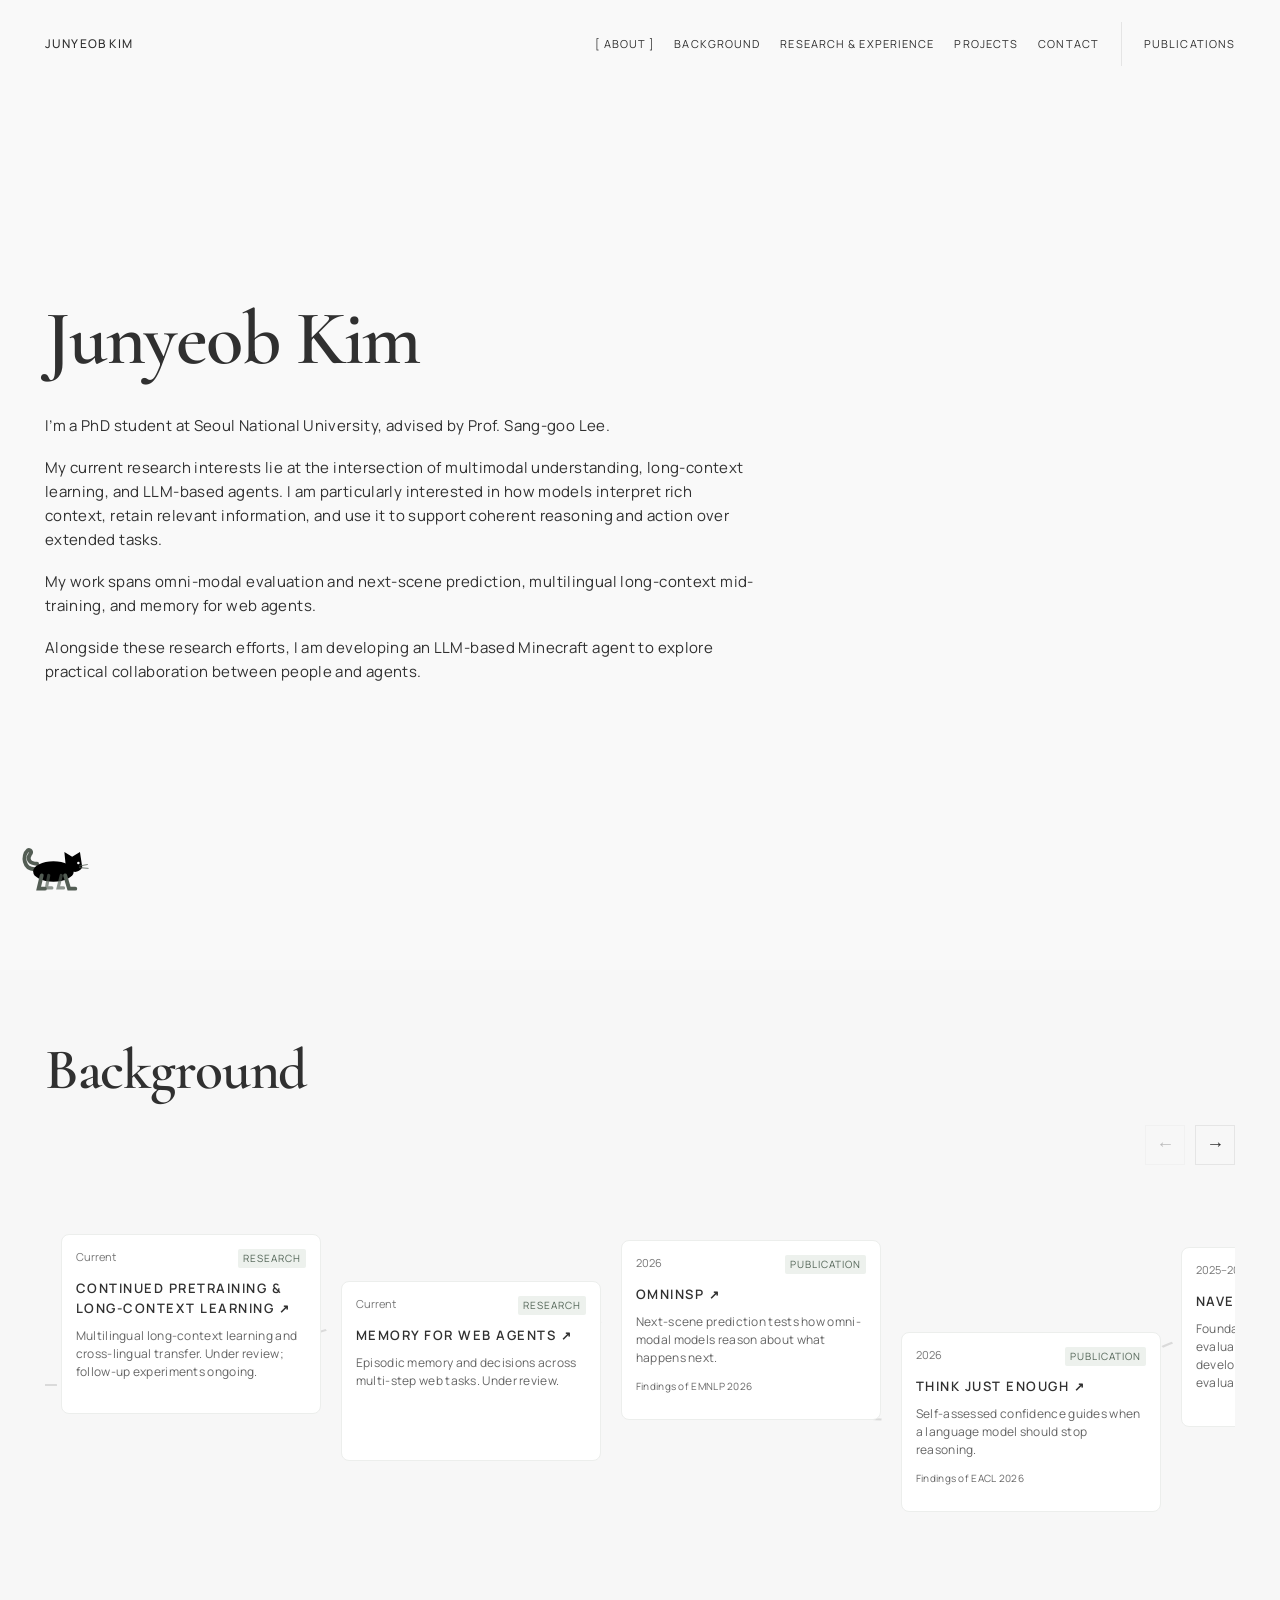
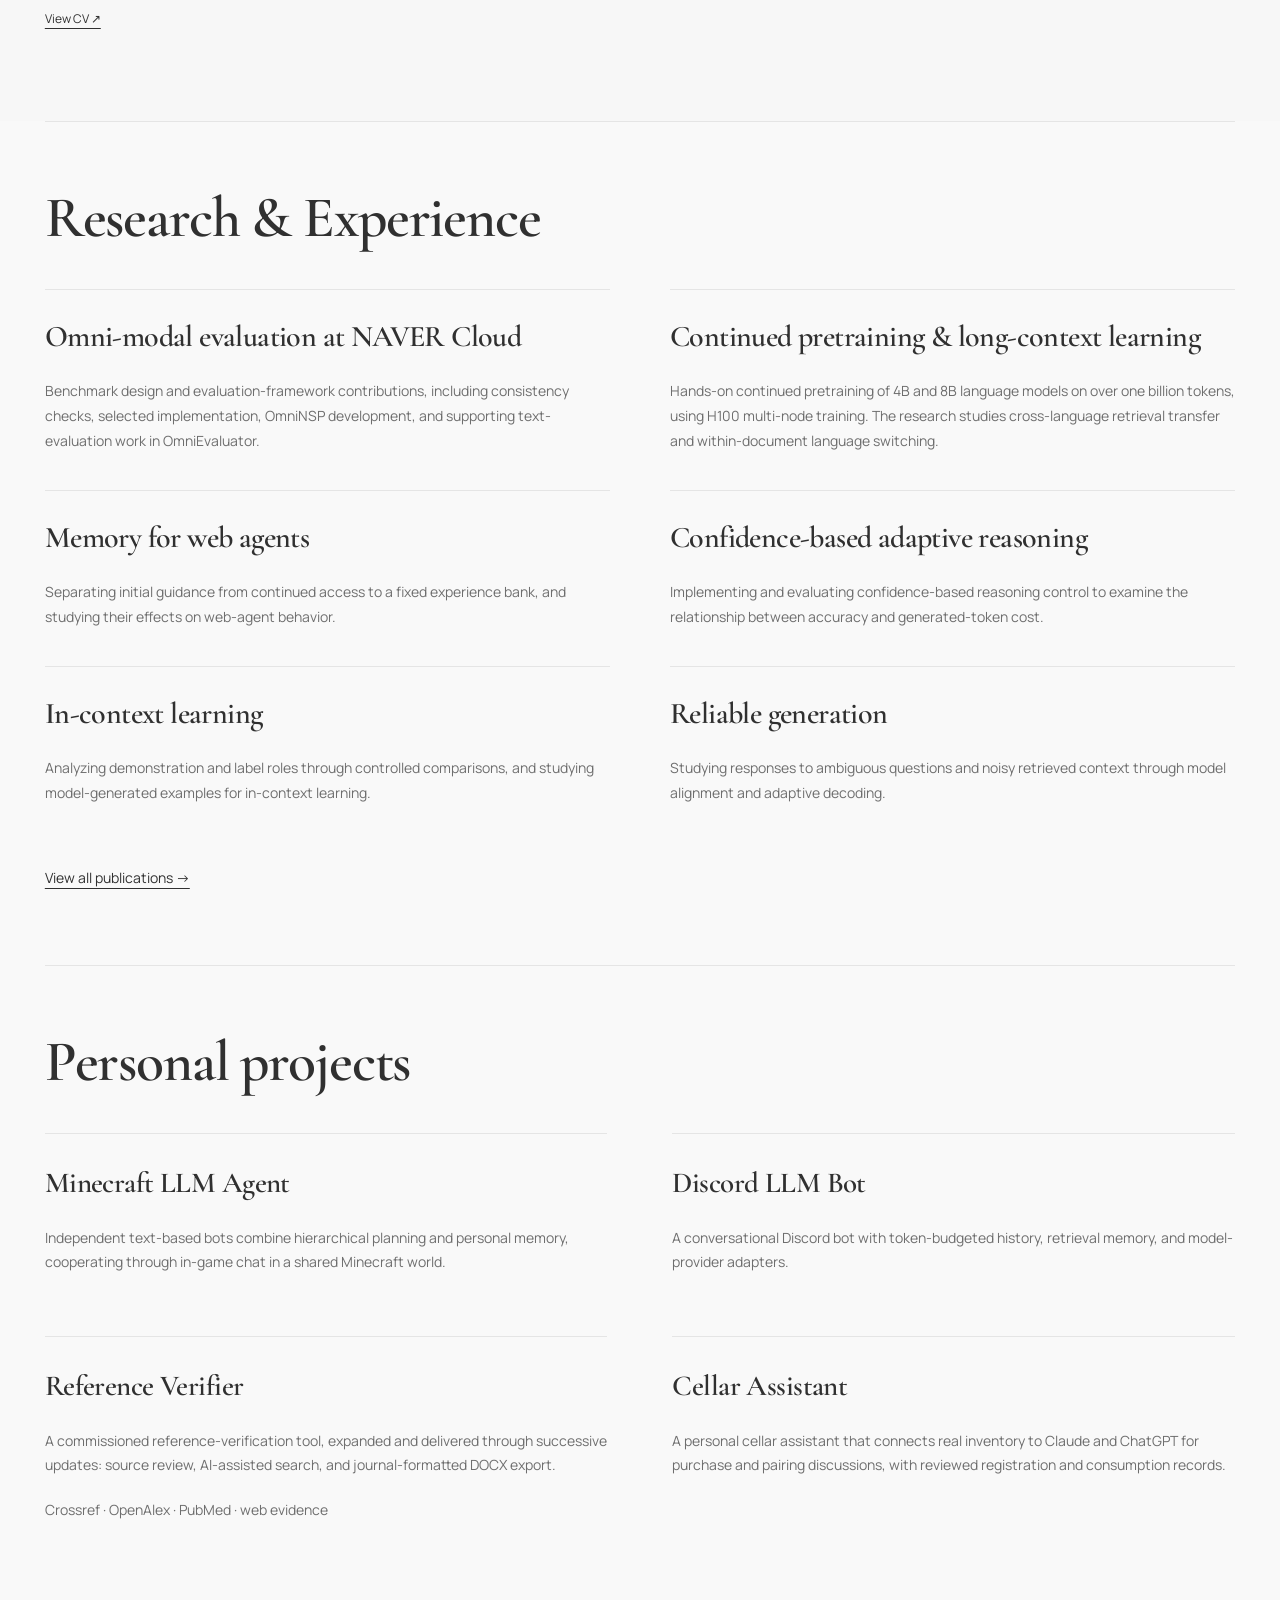
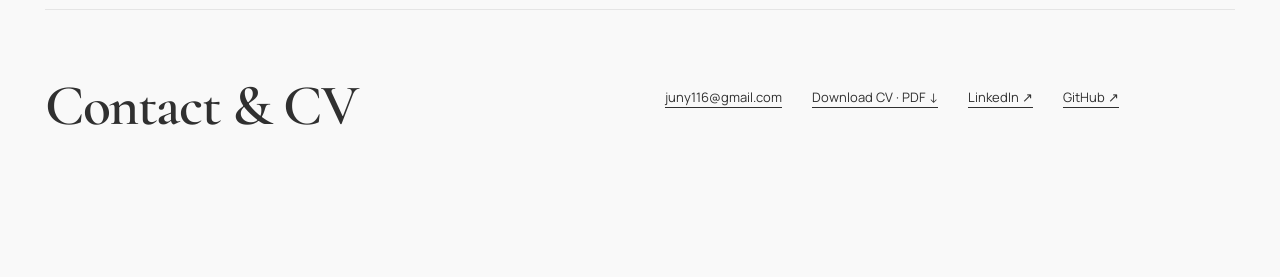
==== commit 30d65817: "Remove redundant Minecraft outcome note from project lists" ====
--- a/index.html
+++ b/index.html
@@ -1,2 +1,2 @@
 <!doctype html><html lang="en"><head><meta charset="utf-8"><meta name="viewport" content="width=device-width, initial-scale=1"><meta name="robots" content="noindex,nofollow"><meta name="description" content="Junyeob Kim — research in language model reasoning, evaluation, and agents."><title>Home · Junyeob Kim</title><link rel="stylesheet" href="assets/fonts.css"><link rel="stylesheet" href="assets/style.css?v=project-title-links"></head><body class="timeline-home horizontal-home"><a class="skip" href="#main">Skip to content</a><header><a class="wordmark" href="index.html">Junyeob Kim</a><nav aria-label="Main navigation"><a href="#intro" data-section="intro">About</a><a href="#experience" data-section="experience">Background</a><a href="#research" data-section="research">Research &amp; Experience</a><a href="#projects" data-section="projects">Projects</a><a href="#contact" data-section="contact">Contact</a><a class="nav-publications" href="publications.html">Publications</a></nav></header><main id="main" tabindex="-1"><section id="intro" tabindex="-1" class="quiet-hero" aria-labelledby="hero-title"><h1 id="hero-title">Junyeob Kim</h1><p>I’m a PhD student at Seoul National University, advised by Prof. Sang-goo Lee.</p><p>My current research interests lie at the intersection of multimodal understanding, long-context learning, and LLM-based agents. I am particularly interested in how models interpret rich context, retain relevant information, and use it to support coherent reasoning and action over extended tasks.</p><p>My work spans omni-modal evaluation and next-scene prediction, multilingual long-context mid-training, and memory for web agents.</p><p>Alongside these research efforts, I am developing an LLM-based Minecraft agent to explore practical collaboration between people and agents.</p></section>
-<section id="experience" tabindex="-1" class="history-section" aria-labelledby="history-title"><div class="history-intro"><h2 id="history-title">Background</h2></div><div class="history-controls" role="group" aria-label="Browse background"><button id="history-prev" aria-label="Previous timeline cards">←</button><button id="history-next" aria-label="Next timeline cards">→</button></div><div class="history-viewport" tabindex="0" role="region" aria-label="Horizontal timeline. Scroll horizontally or use the arrow keys."><div class="history-track"><svg class="history-connections" viewBox="0 0 2860 310" preserveAspectRatio="none" aria-hidden="true"><path d="M0 175C140 175 180 95 300 95S450 210 580 210S740 105 860 105S1030 220 1140 220S1320 105 1420 105S1600 190 1700 190S1880 95 1980 95S2150 190 2260 190S2440 100 2540 100S2720 180 2860 180"/></svg><article class="history-card"><div class="card-meta"><span>Current</span><span>Research</span></div><h3><a href="projects/long-context.html">Continued pretraining &amp; long-context learning <span aria-hidden="true">↗</span></a></h3><p>Multilingual long-context learning and cross-lingual transfer. Under review; follow-up experiments ongoing.</p></article><article class="history-card"><div class="card-meta"><span>Current</span><span>Research</span></div><h3><a href="projects/memory.html">Memory for web agents <span aria-hidden="true">↗</span></a></h3><p>Episodic memory and decisions across multi-step web tasks. Under review.</p></article><article class="history-card"><div class="card-meta"><span>2026</span><span>Publication</span></div><h3><a href="projects/evaluation.html#omninsp-paper">OmniNSP <span aria-hidden="true">↗</span></a></h3><p>Next-scene prediction tests how omni-modal models reason about what happens next.</p><p class="meta"><small>Findings of EMNLP 2026</small></p></article><article class="history-card"><div class="card-meta"><span>2026</span><span>Publication</span></div><h3><a href="projects/reasoning.html#think-just-enough">Think Just Enough <span aria-hidden="true">↗</span></a></h3><p>Self-assessed confidence guides when a language model should stop reasoning.</p><p class="meta"><small>Findings of EACL 2026</small></p></article><article class="history-card"><div class="card-meta"><span data-start="2025-10" data-end="2026-08">2025–2026</span><span>Experience</span></div><h3><a href="projects/evaluation.html">NAVER Cloud AI Residency <span aria-hidden="true">↗</span></a></h3><p>Foundation Research team. Model evaluation, OmniNSP benchmark development, and contributions to text evaluation in OmniEvaluator.</p></article><article class="history-card"><div class="card-meta"><span>2024</span><span>Collaborative research</span></div><h3><a href="projects/reliable-generation.html">Reliable generation <span aria-hidden="true">↗</span></a></h3><p>Collaborative studies of ambiguous questions and noisy retrieved context through alignment and adaptive decoding.</p></article><article class="history-card"><div class="card-meta"><span>2023–2024</span><span>Collaborative research</span></div><h3><a href="publications.html#prompt-shortcuts">Robustness &amp; evaluation <span aria-hidden="true">↗</span></a></h3><p>Collaborative studies of domain adaptation, out-of-distribution detection, and prompt-specific shortcuts in generated-text detection.</p></article><article class="history-card"><div class="card-meta"><span>2022</span><span>Publication</span></div><h3><a href="projects/in-context-learning.html#ground-truth-labels">Ground-Truth Labels Matter <span aria-hidden="true">↗</span></a></h3><p>Controlled comparisons examine when correct demonstration labels matter for in-context learning.</p><p class="meta"><small>EMNLP 2022</small></p></article><article class="history-card"><div class="card-meta"><span>2022</span><span>Collaborative research</span></div><h3><a href="projects/in-context-learning.html">In-context learning <span aria-hidden="true">↗</span></a></h3><p>Collaborative work explores model-generated demonstrations for in-context learning.</p></article><article class="history-card"><div class="card-meta"><span data-start="2019-03" data-expected-end="2027-02">2019–Present</span><span>PhD</span></div><h3>Seoul National University</h3><p>PhD, Computer Science and Engineering. Advisor: Prof. Sang-goo Lee. Expected graduation: February 2027.</p></article><article class="history-card"><div class="card-meta"><span>2019</span><span>Collaborative research</span></div><h3><a href="publications.html#fashion-stylist">AI fashion research <span aria-hidden="true">↗</span></a></h3><p>Collaborative work on a deep-learning architecture for personal AI fashion stylist services.</p></article><article class="history-card"><div class="card-meta"><span data-start="2018-09" data-end="2020-03">2018–2020</span><span>Research &amp; Software Engineer</span></div><h3>Intellisys</h3><p>Research & Software Engineer.</p></article><article class="history-card"><div class="card-meta"><span>2018</span><span>Publication</span></div><h3><a href="publications.html#autonomous-navigation">Vision-based autonomous navigation <span aria-hidden="true">↗</span></a></h3><p>Asynchronous deep reinforcement learning explores vision-based navigation in photorealistic 3D environments.</p><p class="meta"><small>KCC 2018</small></p></article><article class="history-card"><div class="card-meta"><span>2017</span><span>Publication</span></div><h3><a href="publications.html#rehabilitation-database">Rehabilitation training database <span aria-hidden="true">↗</span></a></h3><p>A web-based database system organizes training records for lower-limb rehabilitation patients.</p><p class="meta"><small>KSC 2017</small></p></article><article class="history-card"><div class="card-meta"><span data-start="2013-02" data-end="2019-02">2013–2019</span><span>BS</span></div><h3>Sogang University</h3><p>BS, Computer Science and Engineering.</p></article></div></div><a class="text-link history-cv" href="index.html#contact">View CV ↗</a></section><section id="research" tabindex="-1" class="home-section"><h2>Research &amp; Experience</h2><div class="home-research"><article class="topic-work"><h3><a href="projects/evaluation.html">Omni-modal evaluation at NAVER Cloud</a></h3><p>Benchmark design and evaluation-framework contributions, including consistency checks, selected implementation, OmniNSP development, and supporting text-evaluation work in OmniEvaluator.</p></article><article class="topic-work"><h3><a href="projects/long-context.html">Continued pretraining &amp; long-context learning</a></h3><p>Hands-on continued pretraining of 4B and 8B language models on over one billion tokens, using H100 multi-node training. The research studies cross-language retrieval transfer and within-document language switching.</p></article><article class="topic-work"><h3><a href="projects/memory.html">Memory for web agents</a></h3><p>Separating initial guidance from continued access to a fixed experience bank, and studying their effects on web-agent behavior.</p></article><article class="topic-work"><h3><a href="projects/reasoning.html">Confidence-based adaptive reasoning</a></h3><p>Implementing and evaluating confidence-based reasoning control to examine the relationship between accuracy and generated-token cost.</p></article><article class="topic-work"><h3><a href="projects/in-context-learning.html">In-context learning</a></h3><p>Analyzing demonstration and label roles through controlled comparisons, and studying model-generated examples for in-context learning.</p></article><article class="topic-work"><h3><a href="projects/reliable-generation.html">Reliable generation</a></h3><p>Studying responses to ambiguous questions and noisy retrieved context through model alignment and adaptive decoding.</p></article></div><a class="text-link publications-link" href="publications.html">View all publications →</a></section><section id="projects" tabindex="-1" class="home-section"><h2>Personal projects</h2><div class="personal-grid"><article><h3><a href="projects/minecraft.html">Minecraft LLM Agent</a></h3><p>Independent text-based bots combine hierarchical planning and personal memory, cooperating through in-game chat in a shared Minecraft world.</p><p class="meta">Bots have built shelters and iron-tier equipment together; repeatability has not been measured.</p></article><article><h3><a href="projects/discord.html">Discord LLM Bot</a></h3><p>A conversational Discord bot with token-budgeted history, retrieval memory, and model-provider adapters.</p></article><article><h3><a href="projects/reference-verifier.html">Reference Verifier</a></h3><p>A commissioned reference-verification tool, expanded and delivered through successive updates: source review, AI-assisted search, and journal-formatted DOCX export.</p><p class="meta">Crossref · OpenAlex · PubMed · web evidence</p></article><article><h3><a href="projects/cellar.html">Cellar Assistant</a></h3><p>A personal cellar assistant that connects real inventory to Claude and ChatGPT for purchase and pairing discussions, with reviewed registration and consumption records.</p></article></div></section><section id="contact" tabindex="-1" class="home-section contact-section"><h2>Contact &amp; CV</h2><div><div class="contact-links"><a href="mailto:juny116@gmail.com">juny116@gmail.com</a><a href="assets/Junyeob_Kim_CV_2026-10-15.pdf" download>Download CV · PDF ↓</a><a href="https://www.linkedin.com/in/junyeob-kim-8a4612168/">LinkedIn ↗</a><a href="https://github.com/juny116">GitHub ↗</a></div></div></section></main><div class="drag-hint" aria-hidden="true">Drag ↔</div><div class="scroll-cat" aria-hidden="true"><svg viewBox="0 0 100 65"><g class="cat-body"><path class="cat-tail" d="M25 34C9 35 8 16 15 10C18 8 21 12 18 15C14 21 17 27 27 27" fill="none" stroke="currentColor" stroke-width="5" stroke-linecap="round"/><ellipse cx="48" cy="37" rx="26" ry="13"/><path d="M64 32L62 12L72 18L82 12L85 32Q77 43 64 32"/><circle cx="80" cy="26" r="1.6" fill="#f9f9f9"/><path d="M81 30L92 28M81 32L93 33" stroke="currentColor" stroke-width="1"/><path class="leg leg-b" d="M42 42L39 58L46 58" fill="none" stroke="currentColor" stroke-width="4" stroke-linecap="round" opacity=".65"/><path class="leg leg-a" d="M58 42L54 58L61 58" fill="none" stroke="currentColor" stroke-width="4" stroke-linecap="round" opacity=".65"/><path class="leg leg-a" d="M33 42L29 59L37 59" fill="none" stroke="currentColor" stroke-width="5" stroke-linecap="round"/><path class="leg leg-b" d="M63 42L68 59L76 59" fill="none" stroke="currentColor" stroke-width="5" stroke-linecap="round"/></g></svg></div><script src="assets/timeline.js" defer></script><script src="assets/navigation.js" defer></script></body></html>+<section id="experience" tabindex="-1" class="history-section" aria-labelledby="history-title"><div class="history-intro"><h2 id="history-title">Background</h2></div><div class="history-controls" role="group" aria-label="Browse background"><button id="history-prev" aria-label="Previous timeline cards">←</button><button id="history-next" aria-label="Next timeline cards">→</button></div><div class="history-viewport" tabindex="0" role="region" aria-label="Horizontal timeline. Scroll horizontally or use the arrow keys."><div class="history-track"><svg class="history-connections" viewBox="0 0 2860 310" preserveAspectRatio="none" aria-hidden="true"><path d="M0 175C140 175 180 95 300 95S450 210 580 210S740 105 860 105S1030 220 1140 220S1320 105 1420 105S1600 190 1700 190S1880 95 1980 95S2150 190 2260 190S2440 100 2540 100S2720 180 2860 180"/></svg><article class="history-card"><div class="card-meta"><span>Current</span><span>Research</span></div><h3><a href="projects/long-context.html">Continued pretraining &amp; long-context learning <span aria-hidden="true">↗</span></a></h3><p>Multilingual long-context learning and cross-lingual transfer. Under review; follow-up experiments ongoing.</p></article><article class="history-card"><div class="card-meta"><span>Current</span><span>Research</span></div><h3><a href="projects/memory.html">Memory for web agents <span aria-hidden="true">↗</span></a></h3><p>Episodic memory and decisions across multi-step web tasks. Under review.</p></article><article class="history-card"><div class="card-meta"><span>2026</span><span>Publication</span></div><h3><a href="projects/evaluation.html#omninsp-paper">OmniNSP <span aria-hidden="true">↗</span></a></h3><p>Next-scene prediction tests how omni-modal models reason about what happens next.</p><p class="meta"><small>Findings of EMNLP 2026</small></p></article><article class="history-card"><div class="card-meta"><span>2026</span><span>Publication</span></div><h3><a href="projects/reasoning.html#think-just-enough">Think Just Enough <span aria-hidden="true">↗</span></a></h3><p>Self-assessed confidence guides when a language model should stop reasoning.</p><p class="meta"><small>Findings of EACL 2026</small></p></article><article class="history-card"><div class="card-meta"><span data-start="2025-10" data-end="2026-08">2025–2026</span><span>Experience</span></div><h3><a href="projects/evaluation.html">NAVER Cloud AI Residency <span aria-hidden="true">↗</span></a></h3><p>Foundation Research team. Model evaluation, OmniNSP benchmark development, and contributions to text evaluation in OmniEvaluator.</p></article><article class="history-card"><div class="card-meta"><span>2024</span><span>Collaborative research</span></div><h3><a href="projects/reliable-generation.html">Reliable generation <span aria-hidden="true">↗</span></a></h3><p>Collaborative studies of ambiguous questions and noisy retrieved context through alignment and adaptive decoding.</p></article><article class="history-card"><div class="card-meta"><span>2023–2024</span><span>Collaborative research</span></div><h3><a href="publications.html#prompt-shortcuts">Robustness &amp; evaluation <span aria-hidden="true">↗</span></a></h3><p>Collaborative studies of domain adaptation, out-of-distribution detection, and prompt-specific shortcuts in generated-text detection.</p></article><article class="history-card"><div class="card-meta"><span>2022</span><span>Publication</span></div><h3><a href="projects/in-context-learning.html#ground-truth-labels">Ground-Truth Labels Matter <span aria-hidden="true">↗</span></a></h3><p>Controlled comparisons examine when correct demonstration labels matter for in-context learning.</p><p class="meta"><small>EMNLP 2022</small></p></article><article class="history-card"><div class="card-meta"><span>2022</span><span>Collaborative research</span></div><h3><a href="projects/in-context-learning.html">In-context learning <span aria-hidden="true">↗</span></a></h3><p>Collaborative work explores model-generated demonstrations for in-context learning.</p></article><article class="history-card"><div class="card-meta"><span data-start="2019-03" data-expected-end="2027-02">2019–Present</span><span>PhD</span></div><h3>Seoul National University</h3><p>PhD, Computer Science and Engineering. Advisor: Prof. Sang-goo Lee. Expected graduation: February 2027.</p></article><article class="history-card"><div class="card-meta"><span>2019</span><span>Collaborative research</span></div><h3><a href="publications.html#fashion-stylist">AI fashion research <span aria-hidden="true">↗</span></a></h3><p>Collaborative work on a deep-learning architecture for personal AI fashion stylist services.</p></article><article class="history-card"><div class="card-meta"><span data-start="2018-09" data-end="2020-03">2018–2020</span><span>Research &amp; Software Engineer</span></div><h3>Intellisys</h3><p>Research & Software Engineer.</p></article><article class="history-card"><div class="card-meta"><span>2018</span><span>Publication</span></div><h3><a href="publications.html#autonomous-navigation">Vision-based autonomous navigation <span aria-hidden="true">↗</span></a></h3><p>Asynchronous deep reinforcement learning explores vision-based navigation in photorealistic 3D environments.</p><p class="meta"><small>KCC 2018</small></p></article><article class="history-card"><div class="card-meta"><span>2017</span><span>Publication</span></div><h3><a href="publications.html#rehabilitation-database">Rehabilitation training database <span aria-hidden="true">↗</span></a></h3><p>A web-based database system organizes training records for lower-limb rehabilitation patients.</p><p class="meta"><small>KSC 2017</small></p></article><article class="history-card"><div class="card-meta"><span data-start="2013-02" data-end="2019-02">2013–2019</span><span>BS</span></div><h3>Sogang University</h3><p>BS, Computer Science and Engineering.</p></article></div></div><a class="text-link history-cv" href="index.html#contact">View CV ↗</a></section><section id="research" tabindex="-1" class="home-section"><h2>Research &amp; Experience</h2><div class="home-research"><article class="topic-work"><h3><a href="projects/evaluation.html">Omni-modal evaluation at NAVER Cloud</a></h3><p>Benchmark design and evaluation-framework contributions, including consistency checks, selected implementation, OmniNSP development, and supporting text-evaluation work in OmniEvaluator.</p></article><article class="topic-work"><h3><a href="projects/long-context.html">Continued pretraining &amp; long-context learning</a></h3><p>Hands-on continued pretraining of 4B and 8B language models on over one billion tokens, using H100 multi-node training. The research studies cross-language retrieval transfer and within-document language switching.</p></article><article class="topic-work"><h3><a href="projects/memory.html">Memory for web agents</a></h3><p>Separating initial guidance from continued access to a fixed experience bank, and studying their effects on web-agent behavior.</p></article><article class="topic-work"><h3><a href="projects/reasoning.html">Confidence-based adaptive reasoning</a></h3><p>Implementing and evaluating confidence-based reasoning control to examine the relationship between accuracy and generated-token cost.</p></article><article class="topic-work"><h3><a href="projects/in-context-learning.html">In-context learning</a></h3><p>Analyzing demonstration and label roles through controlled comparisons, and studying model-generated examples for in-context learning.</p></article><article class="topic-work"><h3><a href="projects/reliable-generation.html">Reliable generation</a></h3><p>Studying responses to ambiguous questions and noisy retrieved context through model alignment and adaptive decoding.</p></article></div><a class="text-link publications-link" href="publications.html">View all publications →</a></section><section id="projects" tabindex="-1" class="home-section"><h2>Personal projects</h2><div class="personal-grid"><article><h3><a href="projects/minecraft.html">Minecraft LLM Agent</a></h3><p>Independent text-based bots combine hierarchical planning and personal memory, cooperating through in-game chat in a shared Minecraft world.</p></article><article><h3><a href="projects/discord.html">Discord LLM Bot</a></h3><p>A conversational Discord bot with token-budgeted history, retrieval memory, and model-provider adapters.</p></article><article><h3><a href="projects/reference-verifier.html">Reference Verifier</a></h3><p>A commissioned reference-verification tool, expanded and delivered through successive updates: source review, AI-assisted search, and journal-formatted DOCX export.</p><p class="meta">Crossref · OpenAlex · PubMed · web evidence</p></article><article><h3><a href="projects/cellar.html">Cellar Assistant</a></h3><p>A personal cellar assistant that connects real inventory to Claude and ChatGPT for purchase and pairing discussions, with reviewed registration and consumption records.</p></article></div></section><section id="contact" tabindex="-1" class="home-section contact-section"><h2>Contact &amp; CV</h2><div><div class="contact-links"><a href="mailto:juny116@gmail.com">juny116@gmail.com</a><a href="assets/Junyeob_Kim_CV_2026-10-15.pdf" download>Download CV · PDF ↓</a><a href="https://www.linkedin.com/in/junyeob-kim-8a4612168/">LinkedIn ↗</a><a href="https://github.com/juny116">GitHub ↗</a></div></div></section></main><div class="drag-hint" aria-hidden="true">Drag ↔</div><div class="scroll-cat" aria-hidden="true"><svg viewBox="0 0 100 65"><g class="cat-body"><path class="cat-tail" d="M25 34C9 35 8 16 15 10C18 8 21 12 18 15C14 21 17 27 27 27" fill="none" stroke="currentColor" stroke-width="5" stroke-linecap="round"/><ellipse cx="48" cy="37" rx="26" ry="13"/><path d="M64 32L62 12L72 18L82 12L85 32Q77 43 64 32"/><circle cx="80" cy="26" r="1.6" fill="#f9f9f9"/><path d="M81 30L92 28M81 32L93 33" stroke="currentColor" stroke-width="1"/><path class="leg leg-b" d="M42 42L39 58L46 58" fill="none" stroke="currentColor" stroke-width="4" stroke-linecap="round" opacity=".65"/><path class="leg leg-a" d="M58 42L54 58L61 58" fill="none" stroke="currentColor" stroke-width="4" stroke-linecap="round" opacity=".65"/><path class="leg leg-a" d="M33 42L29 59L37 59" fill="none" stroke="currentColor" stroke-width="5" stroke-linecap="round"/><path class="leg leg-b" d="M63 42L68 59L76 59" fill="none" stroke="currentColor" stroke-width="5" stroke-linecap="round"/></g></svg></div><script src="assets/timeline.js" defer></script><script src="assets/navigation.js" defer></script></body></html>
